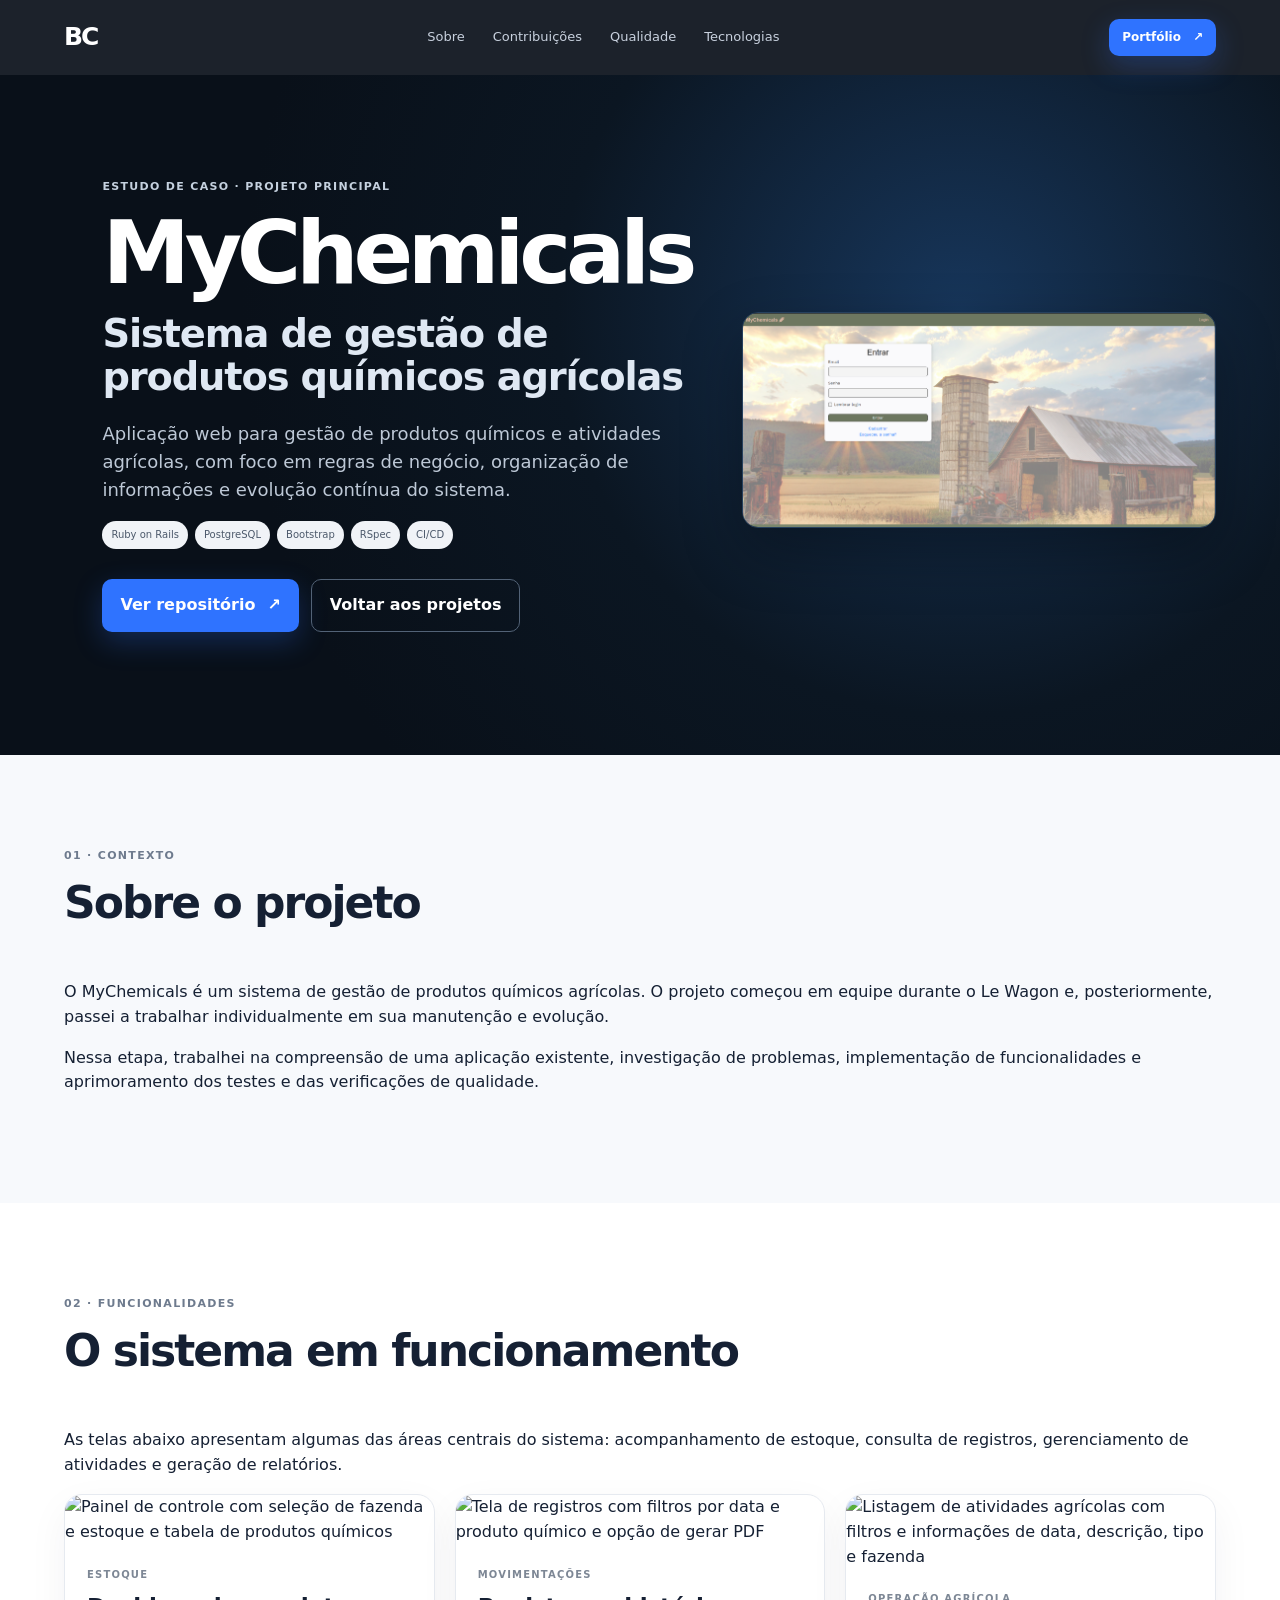
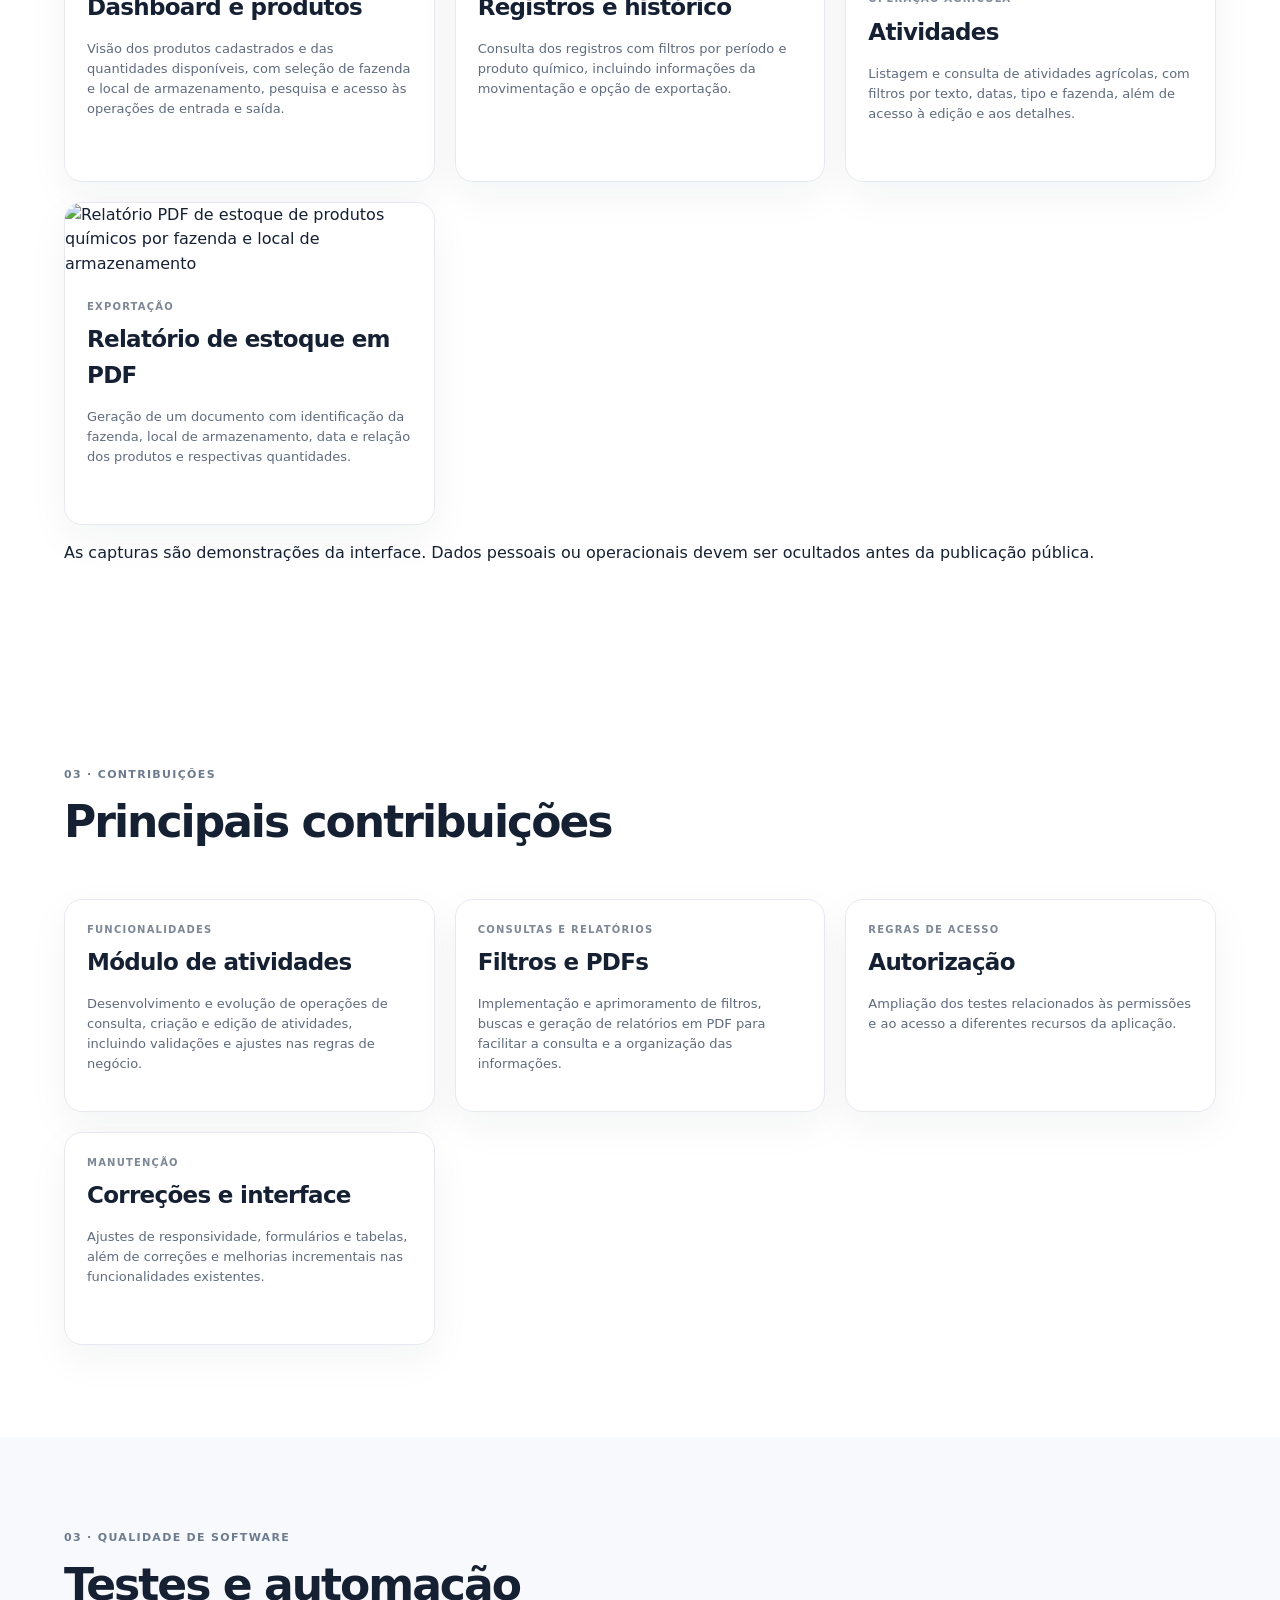
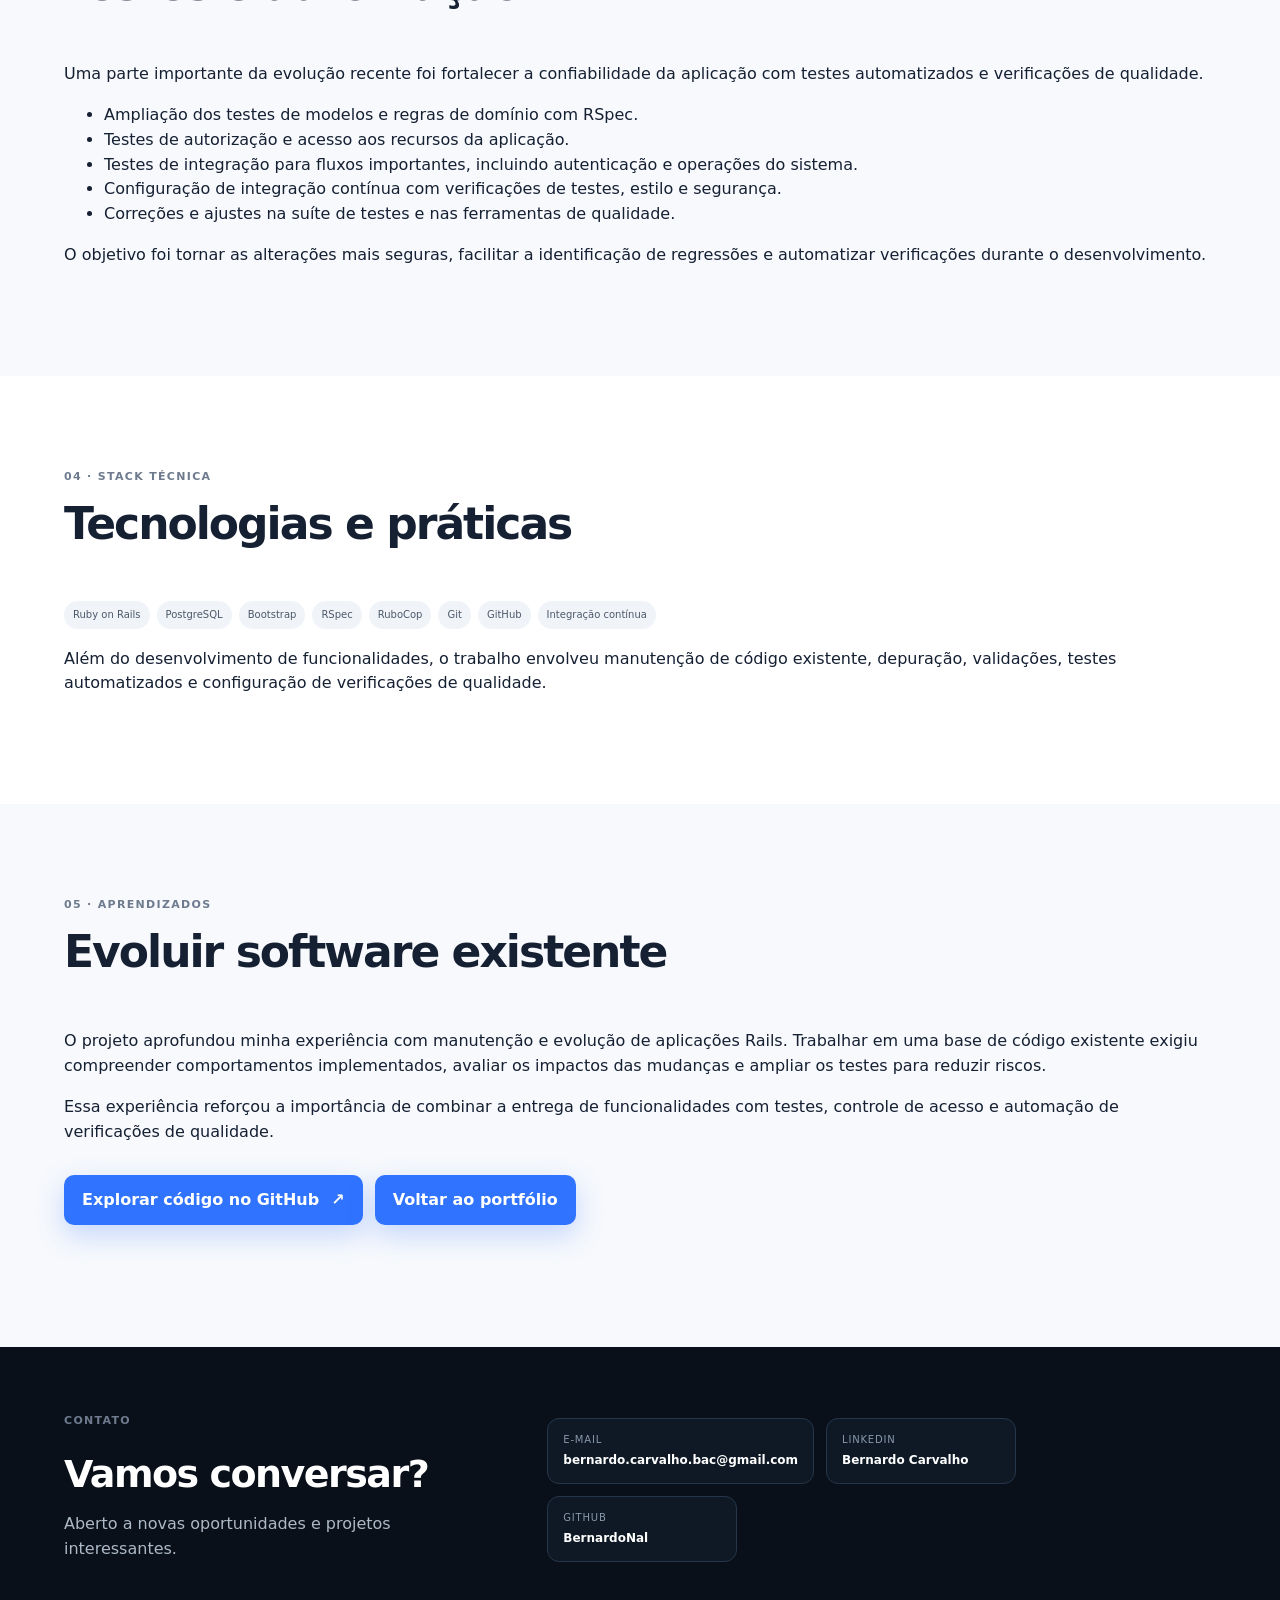
==== projetos/mychemicals.html @ 6cd62378 "Add: mychemicals screen" ====
<!doctype html>
<html lang="pt-BR">
<head>
  <meta charset="utf-8" />
  <meta name="viewport" content="width=device-width, initial-scale=1" />
  <meta name="description" content="Estudo de caso do MyChemicals, sistema de gestão de produtos químicos agrícolas." />
  <title>MyChemicals — Bernardo Carvalho</title>
  <link rel="stylesheet" href="../styles.css" />
</head>
<body>
  <header class="site-header">
    <a class="brand" href="../index.html#top" aria-label="Início">BC</a>
    <nav class="nav" aria-label="Navegação principal">
      <a href="#sobre">Sobre</a>
      <a href="#contribuicoes">Contribuições</a>
      <a href="#qualidade">Qualidade</a>
      <a href="#tecnologias">Tecnologias</a>
    </nav>
    <a class="button button-small" href="../index.html#projetos">
      Portfólio <span>↗</span>
    </a>
  </header>

  <main>
    <section class="hero section">
      <div class="hero-copy">
        <p class="eyebrow">ESTUDO DE CASO · PROJETO PRINCIPAL</p>
        <h1>MyChemicals</h1>
        <h2>Sistema de gestão de produtos químicos agrícolas</h2>
        <p class="lead">
          Aplicação web para gestão de produtos químicos e atividades
          agrícolas, com foco em regras de negócio, organização de
          informações e evolução contínua do sistema.
        </p>

        <div class="tags">
          <span>Ruby on Rails</span>
          <span>PostgreSQL</span>
          <span>Bootstrap</span>
          <span>RSpec</span>
          <span>CI/CD</span>
        </div>

        <div class="hero-actions">
          <a class="button"
             href="https://github.com/BernardoNal/my-chemicals"
             target="_blank"
             rel="noopener noreferrer">
            Ver repositório <span>↗</span>
          </a>
          <a class="button button-ghost" href="../index.html#projetos">
            Voltar aos projetos
          </a>
        </div>
      </div>

      <div class="hero-visual">
        <a
          class="project-preview"
          href="https://my-chemicals-d734b9db170a.herokuapp.com/"
          target="_blank"
          rel="noopener noreferrer"
          aria-label="Abrir MyChemicals em produção"
        >
          <img
            src="../images/mychemical-login.png"
            alt="Tela de login do MyChemicals"
          />
          <span class="preview-overlay">
            Acessar aplicação <span aria-hidden="true">↗</span>
          </span>
        </a>
      </div>
    </section>

    <section id="sobre" class="section section-light">
      <div class="section-heading">
        <div>
          <p class="eyebrow">01 · CONTEXTO</p>
          <h2>Sobre o projeto</h2>
        </div>
      </div>

      <p>
        O MyChemicals é um sistema de gestão de produtos químicos
        agrícolas. O projeto começou em equipe durante o Le Wagon
        e, posteriormente, passei a trabalhar individualmente em sua
        manutenção e evolução.
      </p>

      <p>
        Nessa etapa, trabalhei na compreensão de uma aplicação existente,
        investigação de problemas, implementação de funcionalidades e
        aprimoramento dos testes e das verificações de qualidade.
      </p>
    </section>

    <section id="funcionalidades" class="section">
      <div class="section-heading">
        <div>
          <p class="eyebrow">02 · FUNCIONALIDADES</p>
          <h2>O sistema em funcionamento</h2>
        </div>
      </div>
      <p>
        As telas abaixo apresentam algumas das áreas centrais do sistema:
        acompanhamento de estoque, consulta de registros, gerenciamento de
        atividades e geração de relatórios.
      </p>

      <div class="project-grid case-feature-grid">
        <article class="project-card case-feature-card">
          <a class="case-screenshot-link" href="../images/mychemicals-estoque.png" target="_blank" rel="noopener noreferrer" aria-label="Ampliar captura da tela de estoque">
            <img class="case-screenshot" src="../images/mychemicals-estoque.png" alt="Painel de controle com seleção de fazenda e estoque e tabela de produtos químicos" loading="lazy" />
          </a>
          <div class="project-body">
            <p class="project-kicker">ESTOQUE</p>
            <h3>Dashboard e produtos</h3>
            <p>
              Visão dos produtos cadastrados e das quantidades disponíveis,
              com seleção de fazenda e local de armazenamento, pesquisa e
              acesso às operações de entrada e saída.
            </p>
          </div>
        </article>

        <article class="project-card case-feature-card">
          <a class="case-screenshot-link" href="../images/mychemicals-registros.png" target="_blank" rel="noopener noreferrer" aria-label="Ampliar captura dos registros">
            <img class="case-screenshot" src="../images/mychemicals-registros.png" alt="Tela de registros com filtros por data e produto químico e opção de gerar PDF" loading="lazy" />
          </a>
          <div class="project-body">
            <p class="project-kicker">MOVIMENTAÇÕES</p>
            <h3>Registros e histórico</h3>
            <p>
              Consulta dos registros com filtros por período e produto químico,
              incluindo informações da movimentação e opção de exportação.
            </p>
          </div>
        </article>

        <article class="project-card case-feature-card">
          <a class="case-screenshot-link" href="../images/mychemicals-atividades.png" target="_blank" rel="noopener noreferrer" aria-label="Ampliar captura da tela de atividades">
            <img class="case-screenshot" src="../images/mychemicals-atividades.png" alt="Listagem de atividades agrícolas com filtros e informações de data, descrição, tipo e fazenda" loading="lazy" />
          </a>
          <div class="project-body">
            <p class="project-kicker">OPERAÇÃO AGRÍCOLA</p>
            <h3>Atividades</h3>
            <p>
              Listagem e consulta de atividades agrícolas, com filtros por
              texto, datas, tipo e fazenda, além de acesso à edição e aos detalhes.
            </p>
          </div>
        </article>

        <article class="project-card case-feature-card">
          <a class="case-screenshot-link" href="../images/mychemicals-relatorio-pdf.png" target="_blank" rel="noopener noreferrer" aria-label="Ampliar captura do relatório PDF">
            <img class="case-screenshot case-pdf-preview" src="../images/mychemicals-relatorio-pdf.png" alt="Relatório PDF de estoque de produtos químicos por fazenda e local de armazenamento" loading="lazy" />
          </a>
          <div class="project-body">
            <p class="project-kicker">EXPORTAÇÃO</p>
            <h3>Relatório de estoque em PDF</h3>
            <p>
              Geração de um documento com identificação da fazenda, local de
              armazenamento, data e relação dos produtos e respectivas quantidades.
            </p>
          </div>
        </article>
      </div>
      <p class="case-caption">
        As capturas são demonstrações da interface. Dados pessoais ou operacionais
        devem ser ocultados antes da publicação pública.
      </p>
    </section>

    <section id="contribuicoes" class="section">
      <div class="section-heading">
        <div>
          <p class="eyebrow">03 · CONTRIBUIÇÕES</p>
          <h2>Principais contribuições</h2>
        </div>
      </div>

      <div class="project-grid">
        <article class="project-card">
          <div class="project-body">
            <p class="project-kicker">FUNCIONALIDADES</p>
            <h3>Módulo de atividades</h3>
            <p>
              Desenvolvimento e evolução de operações de consulta,
              criação e edição de atividades, incluindo validações
              e ajustes nas regras de negócio.
            </p>
          </div>
        </article>

        <article class="project-card">
          <div class="project-body">
            <p class="project-kicker">CONSULTAS E RELATÓRIOS</p>
            <h3>Filtros e PDFs</h3>
            <p>
              Implementação e aprimoramento de filtros, buscas e
              geração de relatórios em PDF para facilitar a consulta
              e a organização das informações.
            </p>
          </div>
        </article>

        <article class="project-card">
          <div class="project-body">
            <p class="project-kicker">REGRAS DE ACESSO</p>
            <h3>Autorização</h3>
            <p>
              Ampliação dos testes relacionados às permissões e ao
              acesso a diferentes recursos da aplicação.
            </p>
          </div>
        </article>

        <article class="project-card">
          <div class="project-body">
            <p class="project-kicker">MANUTENÇÃO</p>
            <h3>Correções e interface</h3>
            <p>
              Ajustes de responsividade, formulários e tabelas,
              além de correções e melhorias incrementais nas
              funcionalidades existentes.
            </p>
          </div>
        </article>
      </div>
    </section>

    <section id="qualidade" class="section section-light">
      <div class="section-heading">
        <div>
          <p class="eyebrow">03 · QUALIDADE DE SOFTWARE</p>
          <h2>Testes e automação</h2>
        </div>
      </div>

      <p>
        Uma parte importante da evolução recente foi fortalecer a
        confiabilidade da aplicação com testes automatizados e
        verificações de qualidade.
      </p>

      <ul>
        <li>Ampliação dos testes de modelos e regras de domínio com RSpec.</li>
        <li>Testes de autorização e acesso aos recursos da aplicação.</li>
        <li>Testes de integração para fluxos importantes, incluindo autenticação e operações do sistema.</li>
        <li>Configuração de integração contínua com verificações de testes, estilo e segurança.</li>
        <li>Correções e ajustes na suíte de testes e nas ferramentas de qualidade.</li>
      </ul>

      <p>
        O objetivo foi tornar as alterações mais seguras, facilitar
        a identificação de regressões e automatizar verificações
        durante o desenvolvimento.
      </p>
    </section>

    <section id="tecnologias" class="section">
      <div class="section-heading">
        <div>
          <p class="eyebrow">04 · STACK TÉCNICA</p>
          <h2>Tecnologias e práticas</h2>
        </div>
      </div>

      <div class="tags">
        <span>Ruby on Rails</span>
        <span>PostgreSQL</span>
        <span>Bootstrap</span>
        <span>RSpec</span>
        <span>RuboCop</span>
        <span>Git</span>
        <span>GitHub</span>
        <span>Integração contínua</span>
      </div>

      <p>
        Além do desenvolvimento de funcionalidades, o trabalho envolveu
        manutenção de código existente, depuração, validações, testes
        automatizados e configuração de verificações de qualidade.
      </p>
    </section>

    <section class="section section-light">
      <div class="section-heading">
        <div>
          <p class="eyebrow">05 · APRENDIZADOS</p>
          <h2>Evoluir software existente</h2>
        </div>
      </div>

      <p>
        O projeto aprofundou minha experiência com manutenção e evolução
        de aplicações Rails. Trabalhar em uma base de código existente
        exigiu compreender comportamentos implementados, avaliar os
        impactos das mudanças e ampliar os testes para reduzir riscos.
      </p>

      <p>
        Essa experiência reforçou a importância de combinar a entrega
        de funcionalidades com testes, controle de acesso e automação
        de verificações de qualidade.
      </p>

      <div class="hero-actions">
        <a class="button"
           href="https://github.com/BernardoNal/my-chemicals"
           target="_blank"
           rel="noopener noreferrer">
          Explorar código no GitHub <span>↗</span>
        </a>
        <a class="button " href="../index.html#projetos">
          Voltar ao portfólio
        </a>
      </div>
    </section>
  </main>

  <footer id="contato" class="footer">
    <div>
      <p class="eyebrow">CONTATO</p>
      <h2>Vamos conversar?</h2>
      <p>Aberto a novas oportunidades e projetos interessantes.</p>
    </div>

    <div class="contact-links">
      <a href="mailto:bernardo.carvalho.bac@gmail.com">
        <span>E-mail</span>
        <b>bernardo.carvalho.bac@gmail.com</b>
      </a>
      <a href="https://www.linkedin.com/in/bernardo-carvalho-bac/"
         target="_blank"
         rel="noopener noreferrer">
        <span>LinkedIn</span>
        <b>Bernardo Carvalho</b>
      </a>
      <a href="https://github.com/BernardoNal"
         target="_blank"
         rel="noopener noreferrer">
        <span>GitHub</span>
        <b>BernardoNal</b>
      </a>
    </div>
  </footer>
</body>
</html>
---- styles.css ----
:root {
  --bg: #091019;
  --panel: #101b28;
  --text: #152033;
  --muted: #657083;
  --white: #fff;
  --line: #e6eaf0;
  --accent: #2f73ff;
  --accent2: #5ba4ff;
  --light: #f7f9fc;
  --radius: 18px;
}

* {
  box-sizing: border-box;
}

html {
  scroll-behavior: smooth;
}

body {
  margin: 0;
  font-family: Inter, ui-sans-serif, system-ui, -apple-system, BlinkMacSystemFont, "Segoe UI", sans-serif;
  color: var(--text);
  background: #fff;
  line-height: 1.55;
}

a {
  color: inherit;
  text-decoration: none;
}

.site-header {
  position: sticky;
  top: 0;
  z-index: 20;
  display: flex;
  align-items: center;
  justify-content: space-between;
  gap: 28px;
  padding: 18px max(5vw, 28px);
  background: rgba(9, 16, 25, .92);
  backdrop-filter: blur(16px);
  color: #fff;
}

.brand {
  font-size: 25px;
  font-weight: 900;
  letter-spacing: -.08em;
}

.nav {
  display: flex;
  gap: 28px;
  color: #c8d1de;
  font-size: 13px;
}

.nav a:hover {
  color: #fff;
}

.section {
  max-width: 1280px;
  margin: auto;
  padding: 92px max(5vw, 28px);
}

.section-light {
  max-width: none;
  background: var(--light);
}

.section-light > * {
  max-width: 1180px;
  margin-right: auto;
  margin-left: auto;
}

.section-heading {
  display: flex;
  align-items: end;
  justify-content: space-between;
  margin-bottom: 34px;
}

.section-heading h2,
.split h2 {
  margin: 0 0 20px;
  font-size: 44px;
  line-height: 1.05;
  letter-spacing: -.045em;
}

.eyebrow {
  margin: 0 0 16px;
  color: #6e7b8e;
  font-size: 11px;
  font-weight: 800;
  letter-spacing: .12em;
}

.muted {
  color: #718096;
  font-size: 13px;
}

.button {
  display: inline-flex;
  align-items: center;
  gap: 12px;
  padding: 13px 18px;
  border-radius: 10px;
  background: var(--accent);
  box-shadow: 0 10px 28px rgba(47, 115, 255, .25);
  color: #fff;
  font-weight: 750;
}

.button:hover {
  transform: translateY(-1px);
}

.button-ghost {
  border: 1px solid #526276;
  background: transparent;
  box-shadow: none;
}

.button-small {
  padding: 9px 13px;
  font-size: 12px;
}

.hero {
  display: grid;
  grid-template-columns: 1fr 1fr;
  align-items: center;
  gap: 50px;
  min-height: 680px;
  max-width: none;
  padding-top: 90px;
  padding-bottom: 80px;
  background: radial-gradient(circle at 75% 35%, #17365b 0, #0b1622 38%, #091019 68%);
  color: #fff;
}

.hero-copy {
  max-width: 650px;
  margin-left: max(0px, 3vw);
}

.hero .eyebrow {
  color: #c5d1df;
}

.hero h1 {
  margin: 0 0 18px;
  font-size: clamp(54px, 7vw, 88px);
  line-height: .96;
  letter-spacing: -.06em;
}

.hero h2 {
  margin: 0 0 22px;
  color: #dfe8f3;
  font-size: clamp(25px, 3vw, 39px);
  line-height: 1.1;
  letter-spacing: -.03em;
}

.hero h2 span {
  color: #5ca1ff;
}

.lead {
  max-width: 620px;
  color: #bdc8d6;
  font-size: 18px;
}

.hero-actions {
  display: flex;
  flex-wrap: wrap;
  gap: 12px;
  margin: 30px 0;
}

.socials {
  display: flex;
  gap: 24px;
  color: #c8d1de;
  font-size: 13px;
}

.status-dot {
  display: inline-block;
  width: 7px;
  height: 7px;
  margin-right: 8px;
  border-radius: 50%;
  background: #55d6c2;
}

.hero-visual {
  position: relative;
  display: flex;
  align-items: center;
  justify-content: center;
  min-height: 470px;
}

.profile-placeholder {
  display: grid;
  width: 330px;
  height: 430px;
  place-items: center;
  border: 1px solid #27415e;
  border-radius: 170px 170px 30px 30px;
  background: linear-gradient(145deg, #182c41, #07101a);
  box-shadow: 0 30px 80px rgba(0, 0, 0, .35);
  color: #75a8ed;
  font-size: 76px;
  font-weight: 900;
}

.tech-card {
  position: absolute;
  display: flex;
  flex-direction: column;
  gap: 3px;
  padding: 13px 15px;
  border: 1px solid #2a3a4e;
  border-radius: 12px;
  background: rgba(16, 27, 40, .92);
  box-shadow: 0 14px 40px rgba(0, 0, 0, .2);
}

.tech-card strong {
  font-size: 12px;
}

.tech-card span {
  color: #9aabba;
  font-size: 10px;
}

.card-one {
  top: 42px;
  left: 5%;
}

.card-two {
  top: 170px;
  left: 0;
}

.card-three {
  top: 65px;
  right: 0;
}

.card-four {
  top: 205px;
  right: 0;
}

.card-five {
  bottom: 45px;
  left: 8%;
}

.split {
  display: grid;
  grid-template-columns: 1fr 1fr;
  gap: 80px;
}

.split > div > p:not(.eyebrow) {
  max-width: 560px;
  color: #526071;
}

.pill-grid {
  display: grid;
  grid-template-columns: repeat(4, 1fr);
  gap: 15px;
  margin-top: 34px;
}

.pill-grid div {
  padding-top: 18px;
  border-top: 1px solid #dce2ea;
}

.pill-grid strong,
.pill-grid span {
  display: block;
  font-size: 13px;
}

.pill-grid span {
  color: #768194;
}

.timeline-card {
  padding: 34px;
  border: 1px solid var(--line);
  border-radius: var(--radius);
  background: #fff;
  box-shadow: 0 15px 45px rgba(22, 35, 55, .05);
}

.timeline {
  padding-left: 22px;
  border-left: 2px solid #dce5f2;
}

.timeline > div {
  position: relative;
  margin-bottom: 26px;
}

.timeline > div:last-child {
  margin-bottom: 0;
}

.timeline > div::before {
  position: absolute;
  top: 5px;
  left: -29px;
  width: 10px;
  height: 10px;
  border-radius: 50%;
  background: var(--accent);
  box-shadow: 0 0 0 4px #eaf1ff;
  content: "";
}

.timeline b {
  color: var(--accent);
  font-size: 13px;
}

.timeline p {
  margin: 4px 0 0;
  color: #566276;
  font-size: 13px;
}

.project-grid {
  display: grid;
  grid-template-columns: repeat(3, 1fr);
  gap: 20px;
}

.project-card {
  overflow: hidden;
  border: 1px solid var(--line);
  border-radius: var(--radius);
  background: #fff;
  box-shadow: 0 14px 40px rgba(25, 40, 60, .05);
}

.project-image {
  position: relative;
  display: flex;
  align-items: flex-end;
  height: 225px;
  padding: 22px;
  overflow: hidden;
  background-position: center;
  background-size: cover;
  color: #fff;
  font-size: 21px;
  font-weight: 850;
  letter-spacing: -.02em;
}

.project-image::before {
  position: absolute;
  inset: 0;
  background: linear-gradient(180deg, rgba(9, 16, 25, .05), rgba(9, 16, 25, .68));
  content: "";
}

.project-image span {
  position: relative;
  z-index: 1;
}

.image-mychemicals {
  background-image: url("images/mychemical-login.png");
  background-position: center 35%;
}

.image-money {
  background-image: url("images/login- MC.png");
}

.image-tcc {
  background: linear-gradient(145deg, #352148, #77489b);
}

.project-body {
  padding: 22px;
}

.project-kicker {
  margin: 0 0 8px;
  color: #7d8795;
  font-size: 10px;
  font-weight: 800;
  letter-spacing: .12em;
}

.project-body h3 {
  margin: 0 0 8px;
  font-size: 23px;
  letter-spacing: -.03em;
}

.project-body p:not(.project-kicker) {
  min-height: 82px;
  color: #5f6b7d;
  font-size: 13px;
}

.tags {
  display: flex;
  flex-wrap: wrap;
  gap: 7px;
  margin: 18px 0;
}

.tags span {
  padding: 6px 9px;
  border-radius: 99px;
  background: #f0f3f7;
  color: #4c596b;
  font-size: 10px;
}

.project-body a {
  color: var(--accent);
  font-size: 13px;
  font-weight: 800;
}

.project-preview {
  position: relative;
  display: block;
  width: 100%;
  overflow: hidden;
  border: 1px solid #27415e;
  border-radius: 16px;
  background: #101b28;
  box-shadow: 0 24px 60px rgba(0, 0, 0, 0.3);
}

.project-preview img {
  display: block;
  width: 100%;
  height: auto;
  transition: transform 0.3s ease;
}

.preview-overlay {
  position: absolute;
  inset: auto 0 0;
  display: flex;
  align-items: center;
  justify-content: space-between;
  padding: 20px;
  color: #fff;
  font-size: 14px;
  font-weight: 750;
  background: linear-gradient(
    transparent,
    rgba(9, 16, 25, 0.9)
  );
  opacity: 0;
  transition: opacity 0.3s ease;
}

.project-preview:hover img {
  transform: scale(1.025);
}

.project-preview:hover .preview-overlay,
.project-preview:focus-visible .preview-overlay {
  opacity: 1;
}

.project-preview:focus-visible {
  outline: 3px solid var(--accent2);
  outline-offset: 4px;
}

@media (hover: none) {
  .preview-overlay {
    opacity: 1;
  }
}

.experience-list {
  display: grid;
  gap: 16px;
}

.experience-card {
  display: grid;
  grid-template-columns: 48px 1fr auto;
  align-items: start;
  gap: 20px;
  padding: 24px;
  border: 1px solid var(--line);
  border-radius: var(--radius);
  background: #fff;
}

.experience-mark {
  display: grid;
  width: 48px;
  height: 48px;
  place-items: center;
  border-radius: 14px;
  background: #eaf1ff;
  color: var(--accent);
  font-weight: 900;
}

.experience-card h3 {
  margin: 0;
  font-size: 19px;
}

.experience-card .role {
  margin: 2px 0 8px;
  color: var(--accent);
  font-size: 13px;
  font-weight: 700;
}

.experience-card p {
  margin: 0;
  color: #617084;
  font-size: 13px;
}

.date {
  color: #7a8595;
  font-size: 12px;
  white-space: nowrap;
}

.tech-list {
  display: flex;
  flex-wrap: wrap;
  gap: 10px;
}

.tech-list span {
  padding: 12px 15px;
  border: 1px solid var(--line);
  border-radius: 10px;
  background: #fff;
  font-size: 13px;
}

.footer {
  display: flex;
  align-items: end;
  justify-content: space-between;
  gap: 40px;
  padding: 65px max(5vw, 28px);
  background: #091019;
  color: #fff;
}

.footer h2 {
  margin: 0 0 8px;
  font-size: 38px;
  letter-spacing: -.04em;
}

.footer p:not(.eyebrow) {
  margin: 0;
  color: #aeb9c7;
}

.contact-links {
  display: flex;
  flex-wrap: wrap;
  gap: 12px;
}

.contact-links a {
  display: flex;
  flex-direction: column;
  min-width: 190px;
  padding: 13px 15px;
  border: 1px solid #26364a;
  border-radius: 12px;
  background: #0e1925;
}

.contact-links span {
  color: #8998aa;
  font-size: 10px;
  letter-spacing: .08em;
  text-transform: uppercase;
}

.contact-links b {
  margin-top: 4px;
  font-size: 12px;
}

@media (max-width: 900px) {
  .nav {
    display: none;
  }

  .hero,
  .split {
    grid-template-columns: 1fr;
  }

  .hero {
    padding-top: 70px;
  }

  .hero-visual {
    min-height: 420px;
  }

  .project-grid {
    grid-template-columns: 1fr;
  }

  .pill-grid {
    grid-template-columns: repeat(2, 1fr);
  }

  .footer {
    flex-direction: column;
    align-items: flex-start;
  }

  .experience-card {
    grid-template-columns: 48px 1fr;
  }

  .date {
    grid-column: 2;
  }

  .section {
    padding-top: 70px;
    padding-bottom: 70px;
  }
}

@media (max-width: 560px) {
  .hero h1 {
    font-size: 55px;
  }

  .hero-visual {
    transform: scale(.85);
    transform-origin: center;
  }

  .section-heading {
    display: block;
  }

  .pill-grid {
    grid-template-columns: 1fr 1fr;
  }

  .experience-card {
    grid-template-columns: 1fr;
  }

  .experience-mark {
    width: 42px;
    height: 42px;
  }

  .date {
    grid-column: auto;
  }

  .contact-links a {
    min-width: 100%;
  }

  .site-header .button {
    display: none;
  }
}
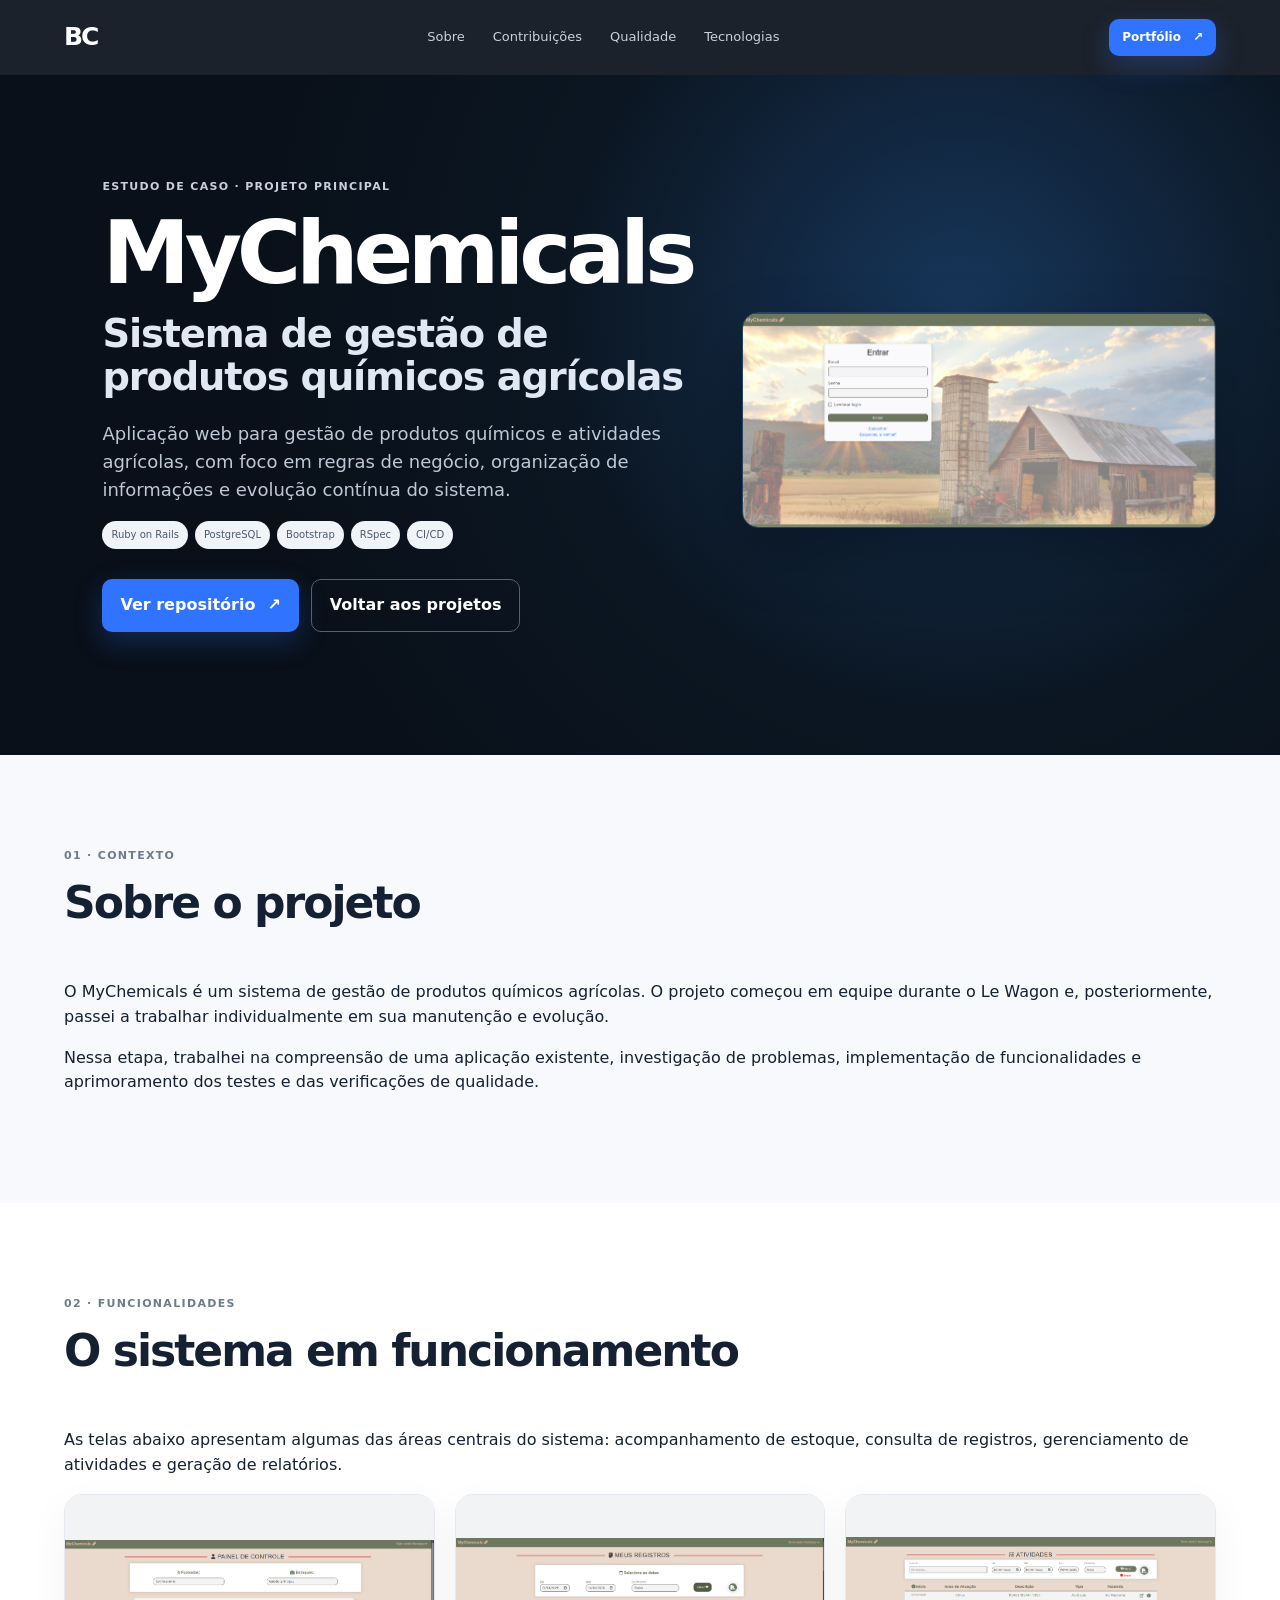
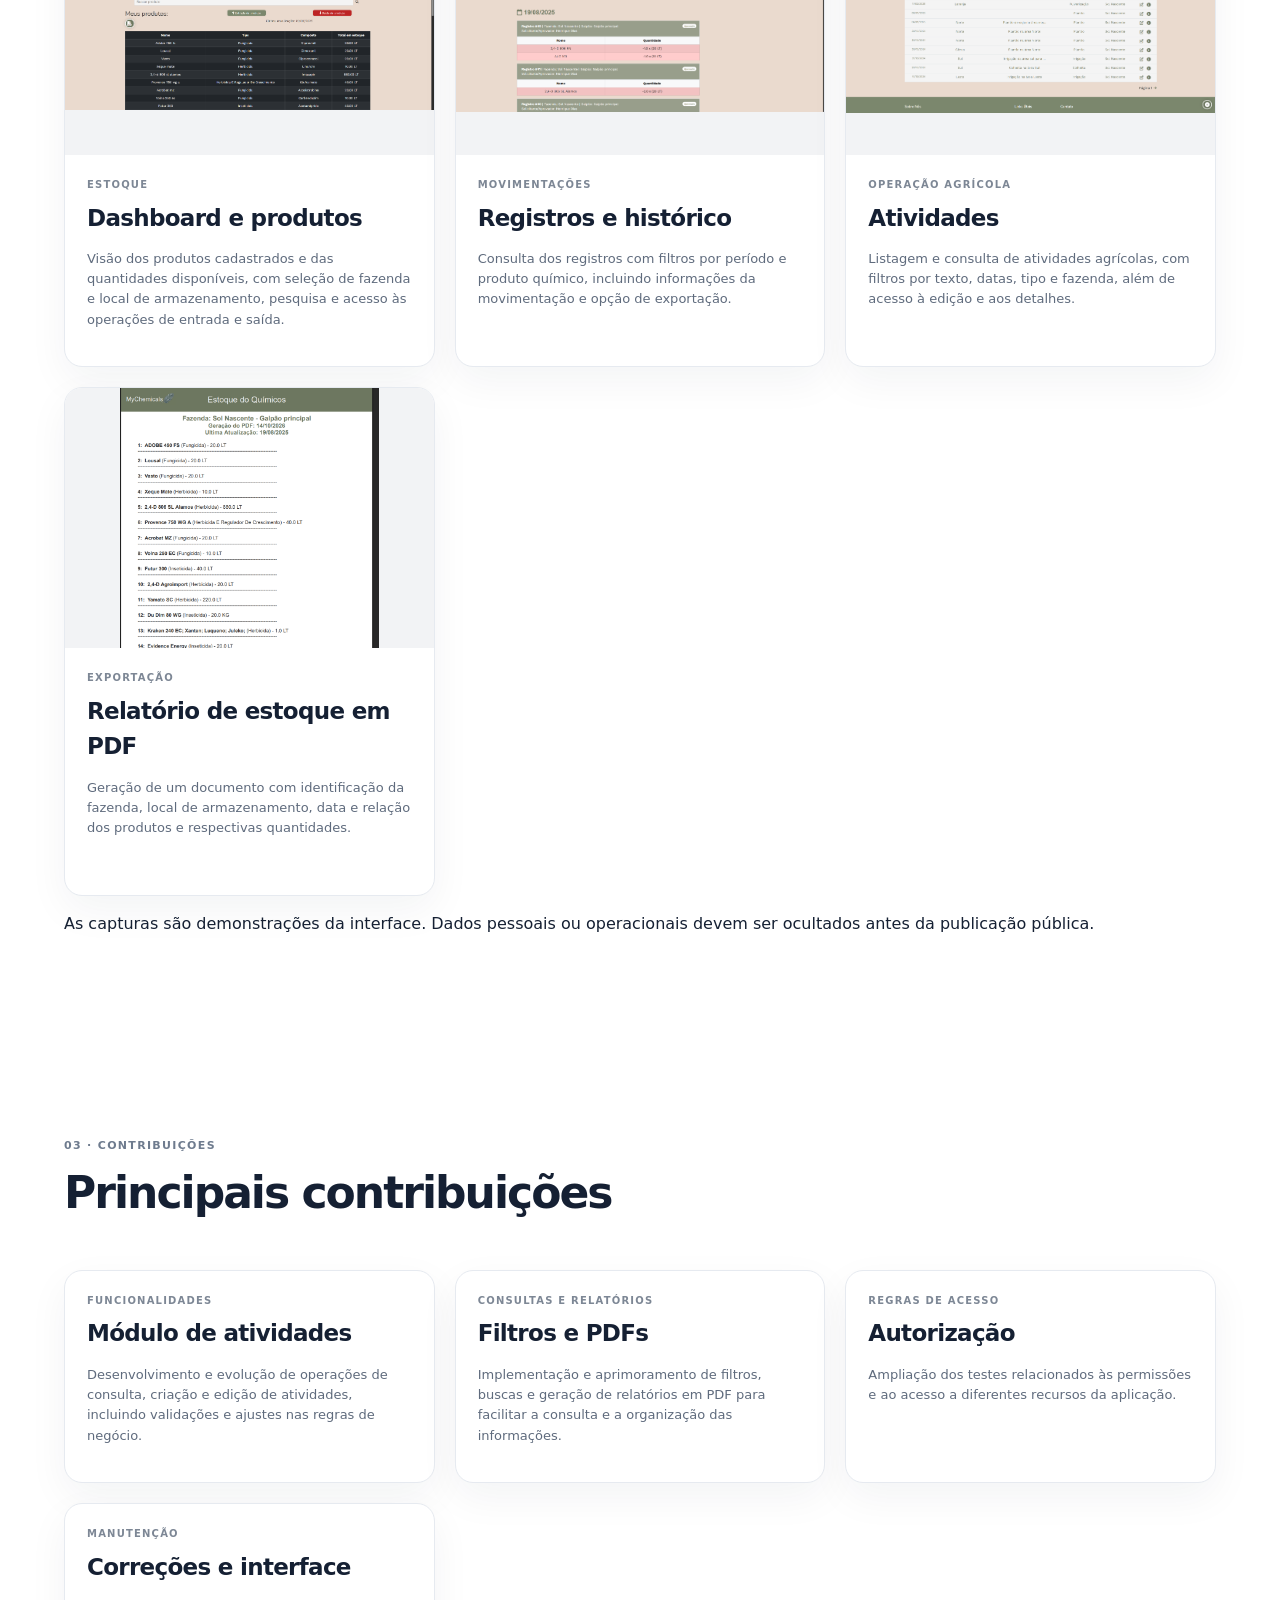
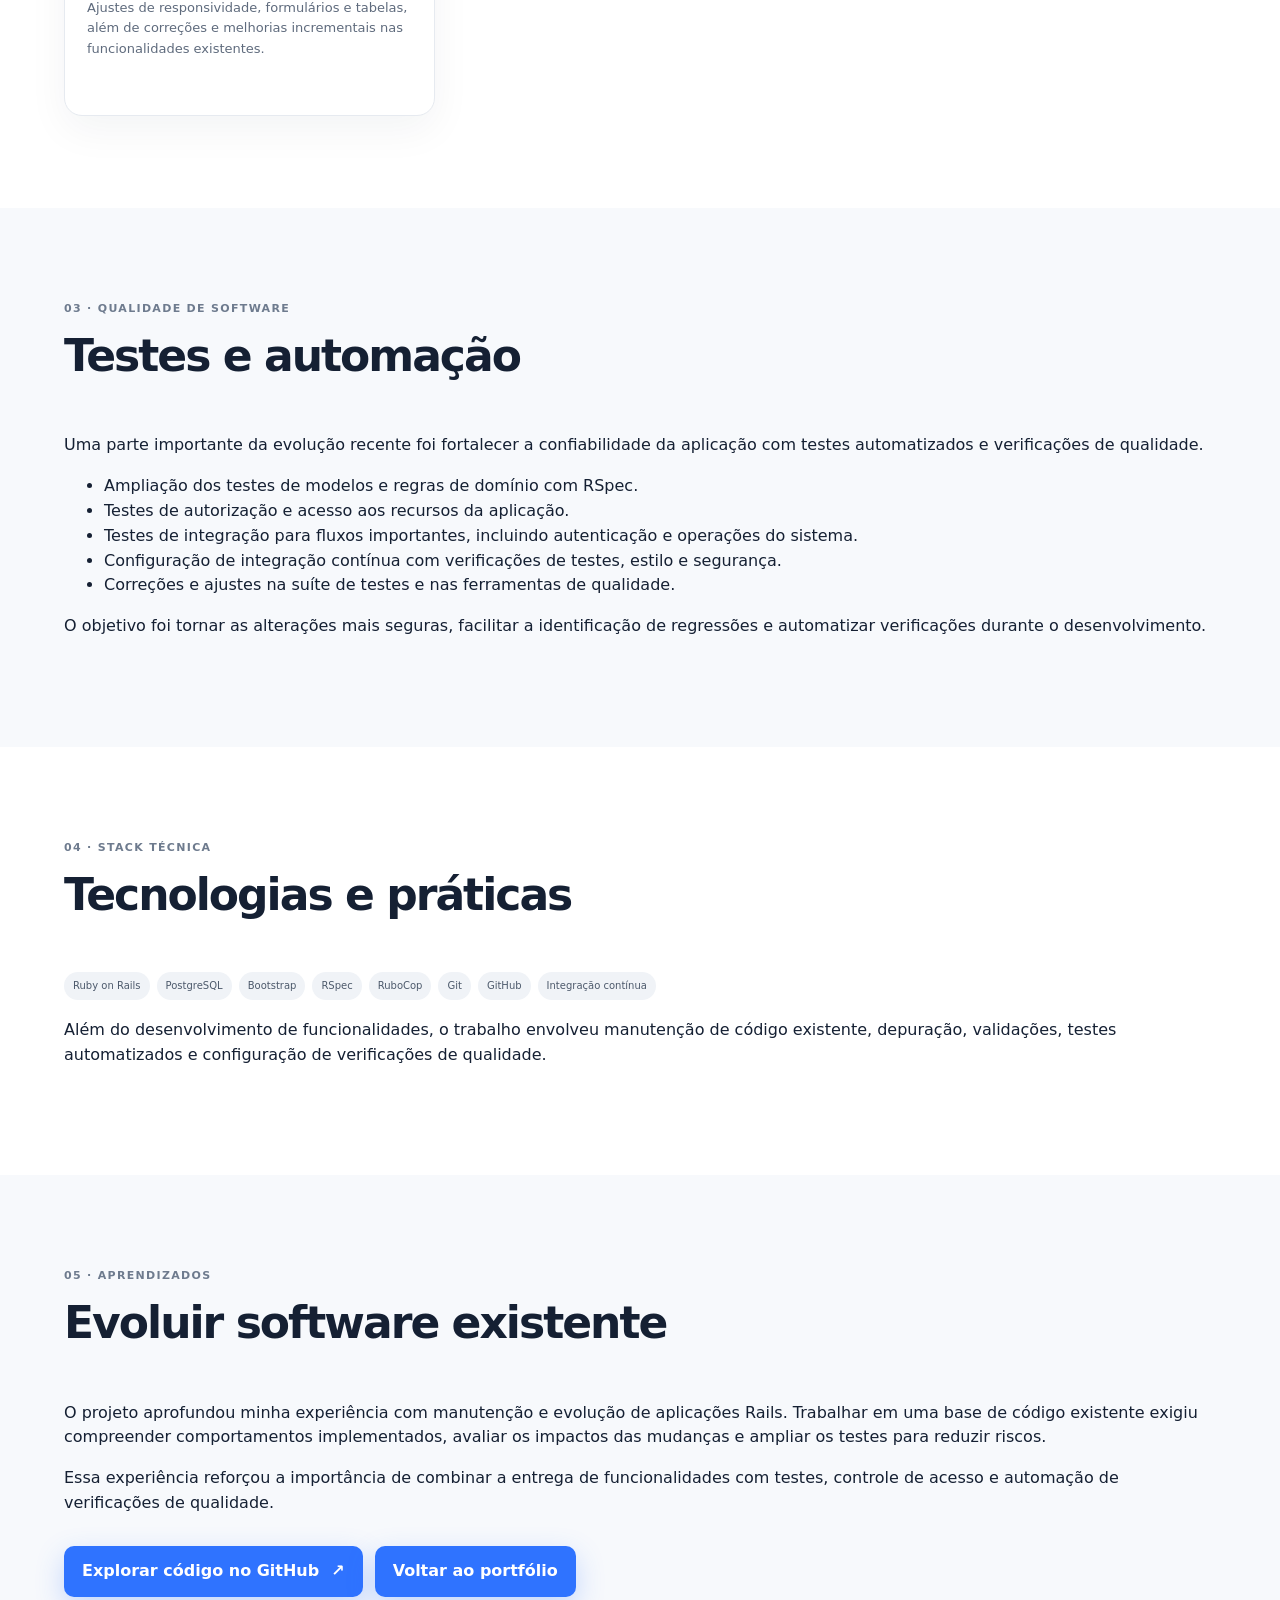
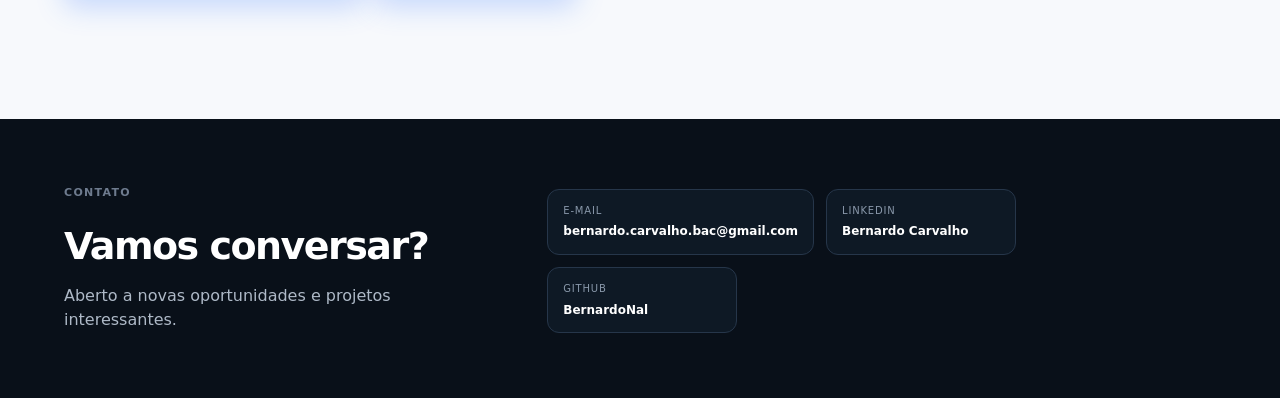
==== commit c78c2183: "add: new screens project" ====
--- a/projetos/mychemicals.html
+++ b/projetos/mychemicals.html
@@ -8,6 +8,26 @@
   <title>MyChemicals — Bernardo Carvalho</title>
   <link rel="stylesheet" href="../styles.css" />
 </head>
+<div
+  class="lightbox"
+  id="image-lightbox"
+  role="dialog"
+  aria-modal="true"
+  aria-label="Visualização ampliada da imagem"
+  hidden
+>
+  <button
+    class="lightbox-close"
+    type="button"
+    aria-label="Fechar imagem"
+  >
+    &times;
+  </button>
+
+  <img class="lightbox-image" src="" alt="" />
+</div>
+
+<script src="../script.js"></script>
 <body>
   <header class="site-header">
     <a class="brand" href="../index.html#top" aria-label="Início">BC</a>
@@ -111,8 +131,9 @@
 
       <div class="project-grid case-feature-grid">
         <article class="project-card case-feature-card">
-          <a class="case-screenshot-link" href="../images/mychemicals-estoque.png" target="_blank" rel="noopener noreferrer" aria-label="Ampliar captura da tela de estoque">
-            <img class="case-screenshot" src="../images/mychemicals-estoque.png" alt="Painel de controle com seleção de fazenda e estoque e tabela de produtos químicos" loading="lazy" />
+          <a class="case-screenshot-link" href="../images/mychemical - home.png" data-lightbox
+  aria-label="Ampliar captura da tela de estoque">
+            <img class="case-screenshot" src="../images/mychemical - home.png" alt="Painel de controle com seleção de fazenda e estoque e tabela de produtos químicos" loading="lazy" />
           </a>
           <div class="project-body">
             <p class="project-kicker">ESTOQUE</p>
@@ -126,8 +147,9 @@
         </article>
 
         <article class="project-card case-feature-card">
-          <a class="case-screenshot-link" href="../images/mychemicals-registros.png" target="_blank" rel="noopener noreferrer" aria-label="Ampliar captura dos registros">
-            <img class="case-screenshot" src="../images/mychemicals-registros.png" alt="Tela de registros com filtros por data e produto químico e opção de gerar PDF" loading="lazy" />
+          <a class="case-screenshot-link" href="../images/mychemical - registros.png" data-lightbox
+  aria-label="Ampliar captura dos registros">
+            <img class="case-screenshot" src="../images/mychemical - registros.png" alt="Tela de registros com filtros por data e produto químico e opção de gerar PDF" loading="lazy" />
           </a>
           <div class="project-body">
             <p class="project-kicker">MOVIMENTAÇÕES</p>
@@ -140,8 +162,9 @@
         </article>
 
         <article class="project-card case-feature-card">
-          <a class="case-screenshot-link" href="../images/mychemicals-atividades.png" target="_blank" rel="noopener noreferrer" aria-label="Ampliar captura da tela de atividades">
-            <img class="case-screenshot" src="../images/mychemicals-atividades.png" alt="Listagem de atividades agrícolas com filtros e informações de data, descrição, tipo e fazenda" loading="lazy" />
+          <a class="case-screenshot-link" href="../images/mychemical - atividades.png" data-lightbox
+  aria-label="Ampliar captura da tela de atividades">
+            <img class="case-screenshot" src="../images/mychemical - atividades.png" alt="Listagem de atividades agrícolas com filtros e informações de data, descrição, tipo e fazenda" loading="lazy" />
           </a>
           <div class="project-body">
             <p class="project-kicker">OPERAÇÃO AGRÍCOLA</p>
@@ -154,8 +177,9 @@
         </article>
 
         <article class="project-card case-feature-card">
-          <a class="case-screenshot-link" href="../images/mychemicals-relatorio-pdf.png" target="_blank" rel="noopener noreferrer" aria-label="Ampliar captura do relatório PDF">
-            <img class="case-screenshot case-pdf-preview" src="../images/mychemicals-relatorio-pdf.png" alt="Relatório PDF de estoque de produtos químicos por fazenda e local de armazenamento" loading="lazy" />
+          <a class="case-screenshot-link" href="../images/mychemical - pdf.png" data-lightbox
+  aria-label="Ampliar captura do relatório PDF">
+            <img class="case-screenshot case-pdf-preview" src="../images/mychemical - pdf.png" alt="Relatório PDF de estoque de produtos químicos por fazenda e local de armazenamento" loading="lazy" />
           </a>
           <div class="project-body">
             <p class="project-kicker">EXPORTAÇÃO</p>
--- a/styles.css
+++ b/styles.css
@@ -620,6 +620,57 @@
   font-size: 12px;
 }
 
+.case-screenshot-link {
+  display: block;
+  width: 100%;
+  height: 260px;
+  overflow: hidden;
+  background: #f2f3f5;
+}
+
+.case-screenshot {
+  display: block;
+  width: 100%;
+  height: 100%;
+  object-fit: contain;
+  object-position: center;
+}
+
+.lightbox[hidden] {
+  display: none;
+}
+
+.lightbox {
+  position: fixed;
+  inset: 0;
+  z-index: 9999;
+  display: flex;
+  align-items: center;
+  justify-content: center;
+  padding: 40px;
+  background: rgba(5, 12, 24, 0.92);
+}
+
+.lightbox-image {
+  display: block;
+  max-width: 100%;
+  max-height: 88vh;
+  object-fit: contain;
+  border-radius: 8px;
+  box-shadow: 0 20px 60px rgba(0, 0, 0, 0.4);
+}
+
+.lightbox-close {
+  position: absolute;
+  top: 18px;
+  right: 24px;
+  border: 0;
+  background: transparent;
+  color: white;
+  font-size: 38px;
+  cursor: pointer;
+}
+
 @media (max-width: 900px) {
   .nav {
     display: none;
@@ -663,6 +714,10 @@
     padding-top: 70px;
     padding-bottom: 70px;
   }
+
+  .case-screenshot-link {
+    height: 230px;
+  }
 }
 
 @media (max-width: 560px) {
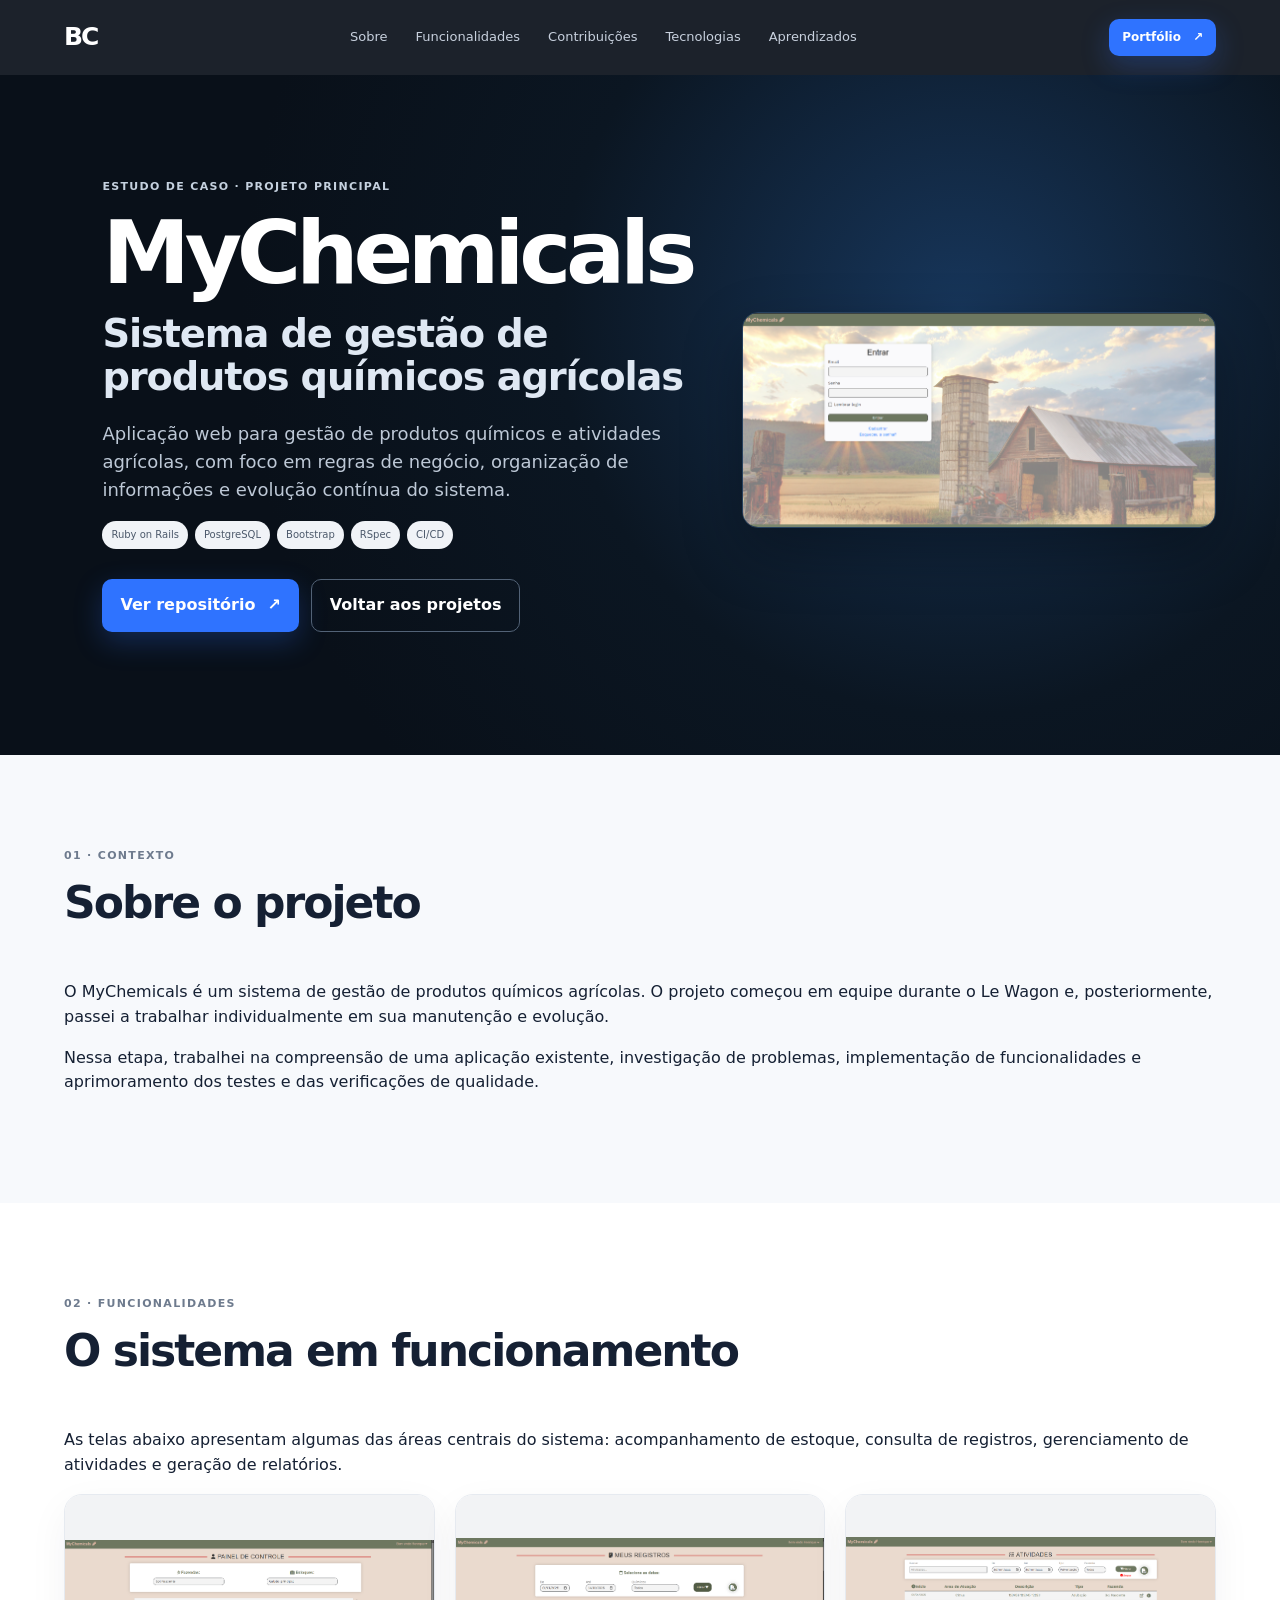
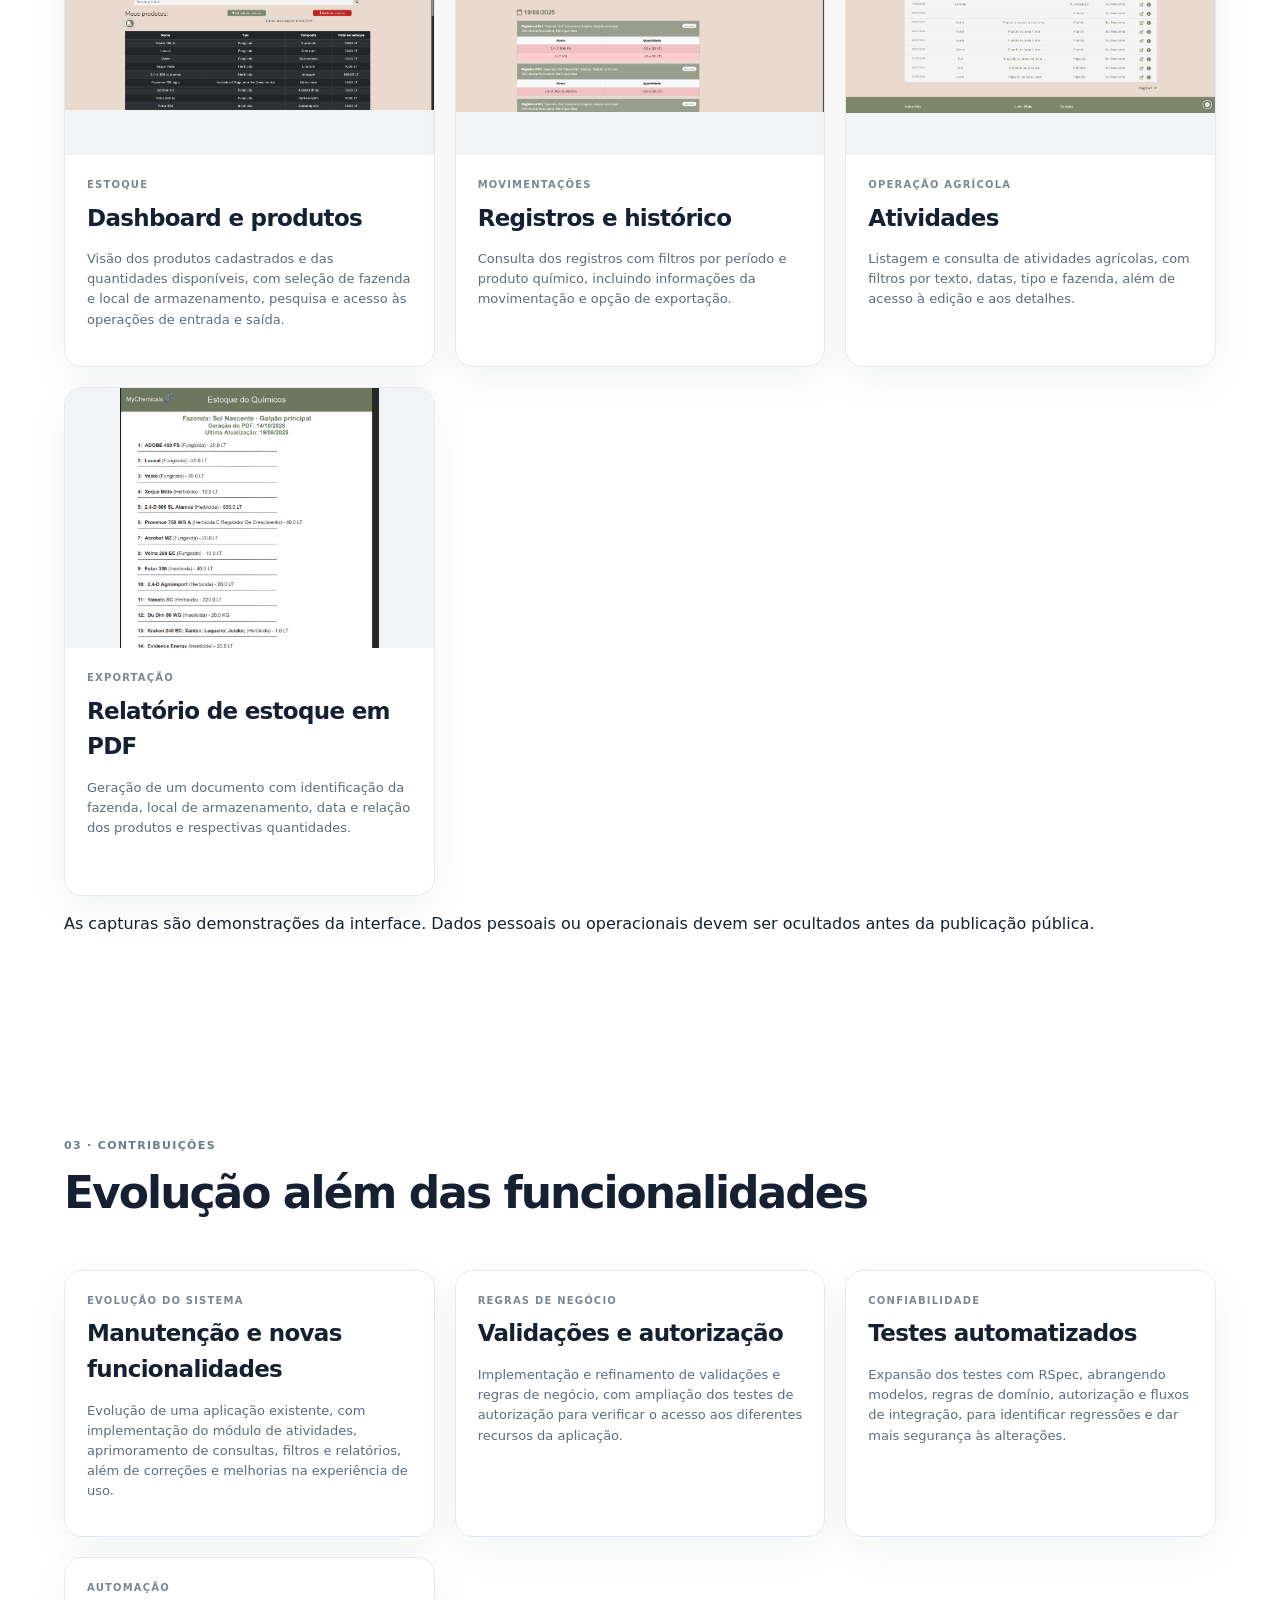
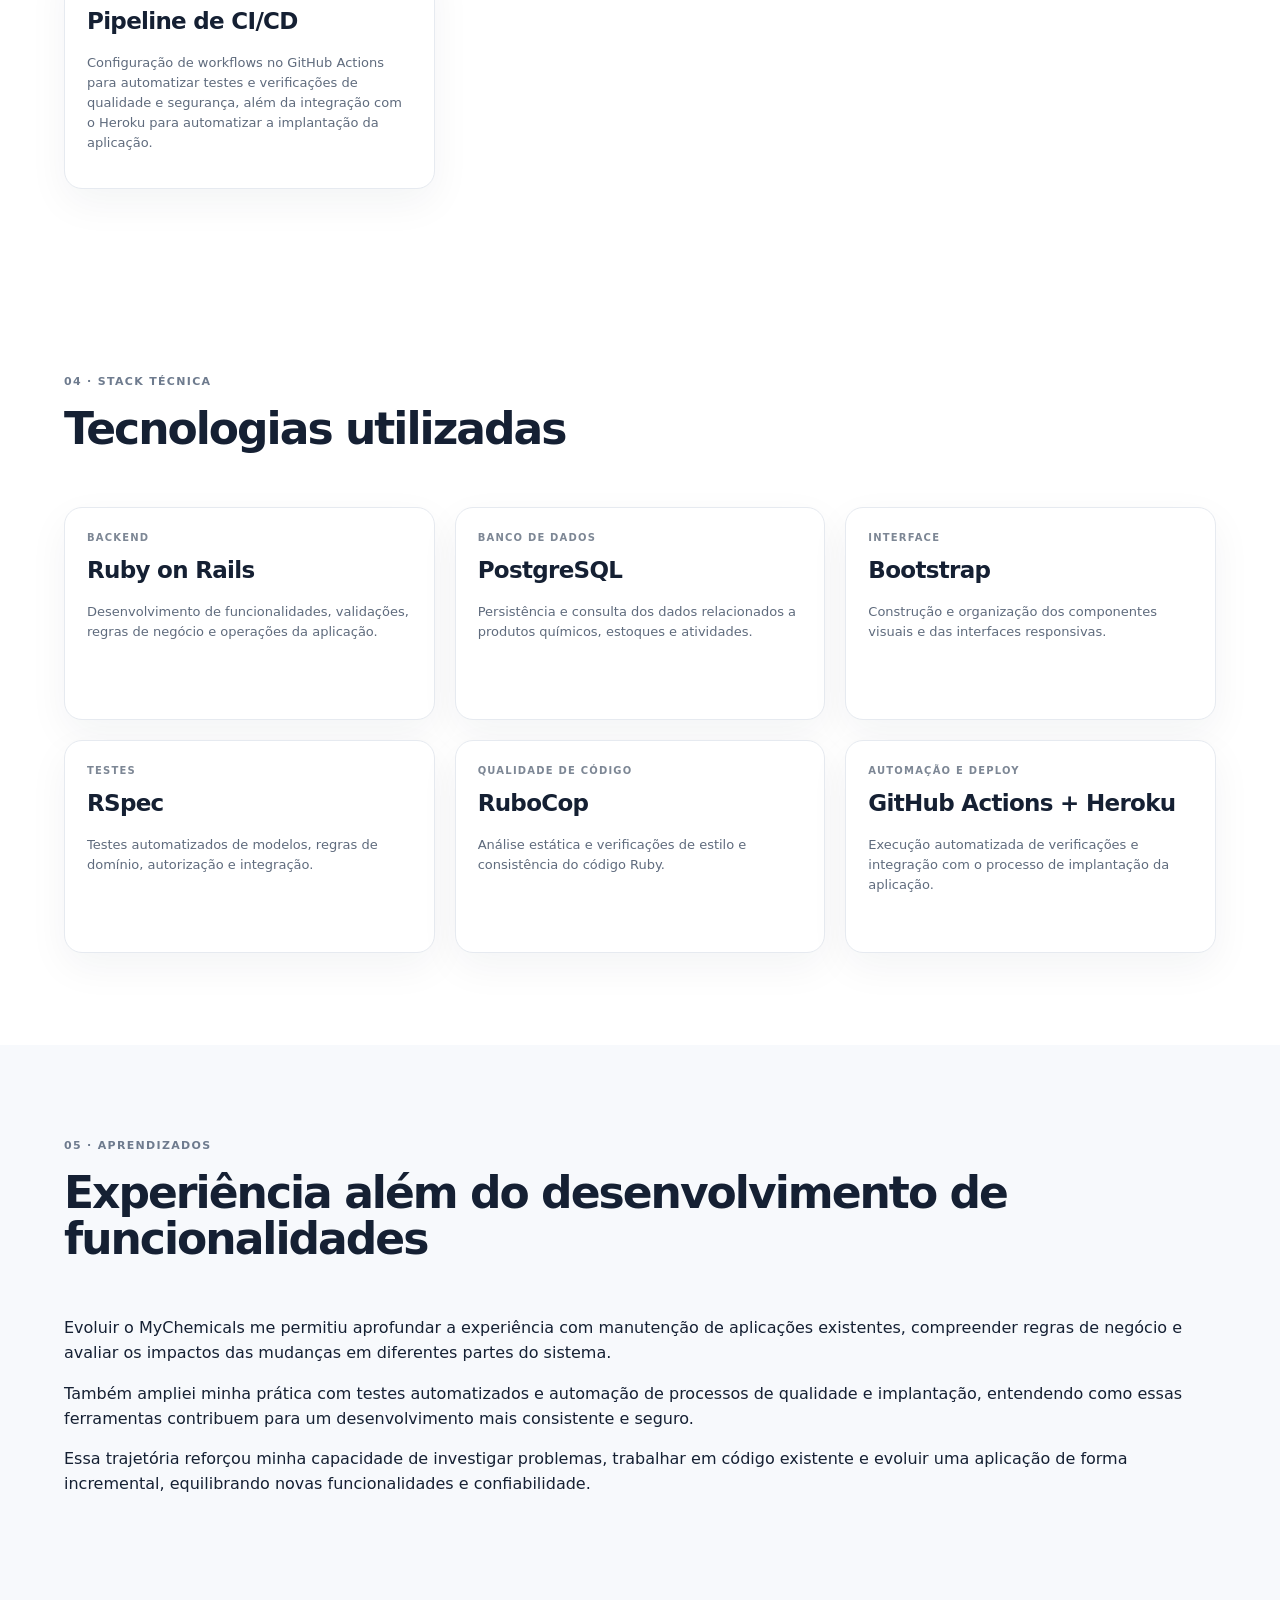
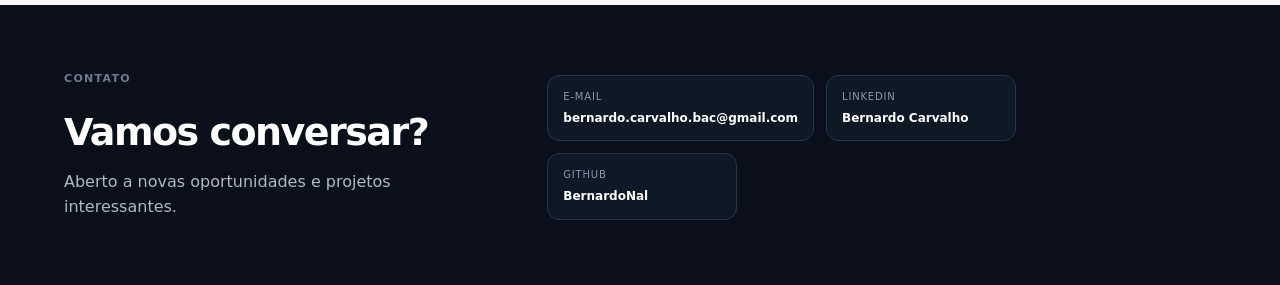
==== commit 95aa3907: "finish section mychemicals" ====
--- a/projetos/mychemicals.html
+++ b/projetos/mychemicals.html
@@ -33,9 +33,10 @@
     <a class="brand" href="../index.html#top" aria-label="Início">BC</a>
     <nav class="nav" aria-label="Navegação principal">
       <a href="#sobre">Sobre</a>
+      <a href="#funcionalidades">Funcionalidades</a>
       <a href="#contribuicoes">Contribuições</a>
-      <a href="#qualidade">Qualidade</a>
       <a href="#tecnologias">Tecnologias</a>
+      <a href="#aprendizados">Aprendizados</a>
     </nav>
     <a class="button button-small" href="../index.html#projetos">
       Portfólio <span>↗</span>
@@ -197,152 +198,177 @@
       </p>
     </section>
 
+
     <section id="contribuicoes" class="section">
       <div class="section-heading">
         <div>
           <p class="eyebrow">03 · CONTRIBUIÇÕES</p>
-          <h2>Principais contribuições</h2>
+          <h2>Evolução além das funcionalidades</h2>
         </div>
       </div>
 
       <div class="project-grid">
         <article class="project-card">
           <div class="project-body">
-            <p class="project-kicker">FUNCIONALIDADES</p>
-            <h3>Módulo de atividades</h3>
-            <p>
-              Desenvolvimento e evolução de operações de consulta,
-              criação e edição de atividades, incluindo validações
-              e ajustes nas regras de negócio.
-            </p>
-          </div>
-        </article>
-
-        <article class="project-card">
-          <div class="project-body">
-            <p class="project-kicker">CONSULTAS E RELATÓRIOS</p>
-            <h3>Filtros e PDFs</h3>
-            <p>
-              Implementação e aprimoramento de filtros, buscas e
-              geração de relatórios em PDF para facilitar a consulta
-              e a organização das informações.
-            </p>
-          </div>
-        </article>
-
-        <article class="project-card">
-          <div class="project-body">
-            <p class="project-kicker">REGRAS DE ACESSO</p>
-            <h3>Autorização</h3>
-            <p>
-              Ampliação dos testes relacionados às permissões e ao
-              acesso a diferentes recursos da aplicação.
-            </p>
-          </div>
-        </article>
-
-        <article class="project-card">
-          <div class="project-body">
-            <p class="project-kicker">MANUTENÇÃO</p>
-            <h3>Correções e interface</h3>
-            <p>
-              Ajustes de responsividade, formulários e tabelas,
-              além de correções e melhorias incrementais nas
-              funcionalidades existentes.
-            </p>
-          </div>
-        </article>
-      </div>
-    </section>
-
-    <section id="qualidade" class="section section-light">
-      <div class="section-heading">
-        <div>
-          <p class="eyebrow">03 · QUALIDADE DE SOFTWARE</p>
-          <h2>Testes e automação</h2>
-        </div>
-      </div>
-
-      <p>
-        Uma parte importante da evolução recente foi fortalecer a
-        confiabilidade da aplicação com testes automatizados e
-        verificações de qualidade.
-      </p>
-
-      <ul>
-        <li>Ampliação dos testes de modelos e regras de domínio com RSpec.</li>
-        <li>Testes de autorização e acesso aos recursos da aplicação.</li>
-        <li>Testes de integração para fluxos importantes, incluindo autenticação e operações do sistema.</li>
-        <li>Configuração de integração contínua com verificações de testes, estilo e segurança.</li>
-        <li>Correções e ajustes na suíte de testes e nas ferramentas de qualidade.</li>
-      </ul>
-
-      <p>
-        O objetivo foi tornar as alterações mais seguras, facilitar
-        a identificação de regressões e automatizar verificações
-        durante o desenvolvimento.
-      </p>
-    </section>
+            <p class="project-kicker">EVOLUÇÃO DO SISTEMA</p>
+            <h3>Manutenção e novas funcionalidades</h3>
+            <p>
+              Evolução de uma aplicação existente, com implementação
+              do módulo de atividades, aprimoramento de consultas,
+              filtros e relatórios, além de correções e melhorias
+              na experiência de uso.
+            </p>
+          </div>
+        </article>
+
+        <article class="project-card">
+          <div class="project-body">
+            <p class="project-kicker">REGRAS DE NEGÓCIO</p>
+            <h3>Validações e autorização</h3>
+            <p>
+              Implementação e refinamento de validações e regras de
+              negócio, com ampliação dos testes de autorização para
+              verificar o acesso aos diferentes recursos da aplicação.
+            </p>
+          </div>
+        </article>
+
+        <article class="project-card">
+          <div class="project-body">
+            <p class="project-kicker">CONFIABILIDADE</p>
+            <h3>Testes automatizados</h3>
+            <p>
+              Expansão dos testes com RSpec, abrangendo modelos,
+              regras de domínio, autorização e fluxos de integração,
+              para identificar regressões e dar mais segurança
+              às alterações.
+            </p>
+          </div>
+        </article>
+
+        <article class="project-card">
+          <div class="project-body">
+            <p class="project-kicker">AUTOMAÇÃO</p>
+            <h3>Pipeline de CI/CD</h3>
+            <p>
+              Configuração de workflows no GitHub Actions para
+              automatizar testes e verificações de qualidade e
+              segurança, além da integração com o Heroku para
+              automatizar a implantação da aplicação.
+            </p>
+          </div>
+        </article>
+      </div>
+    </section>
+
 
     <section id="tecnologias" class="section">
       <div class="section-heading">
         <div>
           <p class="eyebrow">04 · STACK TÉCNICA</p>
-          <h2>Tecnologias e práticas</h2>
-        </div>
-      </div>
-
-      <div class="tags">
-        <span>Ruby on Rails</span>
-        <span>PostgreSQL</span>
-        <span>Bootstrap</span>
-        <span>RSpec</span>
-        <span>RuboCop</span>
-        <span>Git</span>
-        <span>GitHub</span>
-        <span>Integração contínua</span>
-      </div>
-
-      <p>
-        Além do desenvolvimento de funcionalidades, o trabalho envolveu
-        manutenção de código existente, depuração, validações, testes
-        automatizados e configuração de verificações de qualidade.
-      </p>
-    </section>
-
-    <section class="section section-light">
+          <h2>Tecnologias utilizadas</h2>
+        </div>
+      </div>
+
+      <div class="project-grid">
+        <article class="project-card">
+          <div class="project-body">
+            <p class="project-kicker">BACKEND</p>
+            <h3>Ruby on Rails</h3>
+            <p>
+              Desenvolvimento de funcionalidades, validações,
+              regras de negócio e operações da aplicação.
+            </p>
+          </div>
+        </article>
+
+        <article class="project-card">
+          <div class="project-body">
+            <p class="project-kicker">BANCO DE DADOS</p>
+            <h3>PostgreSQL</h3>
+            <p>
+              Persistência e consulta dos dados relacionados
+              a produtos químicos, estoques e atividades.
+            </p>
+          </div>
+        </article>
+
+        <article class="project-card">
+          <div class="project-body">
+            <p class="project-kicker">INTERFACE</p>
+            <h3>Bootstrap</h3>
+            <p>
+              Construção e organização dos componentes visuais
+              e das interfaces responsivas.
+            </p>
+          </div>
+        </article>
+
+        <article class="project-card">
+          <div class="project-body">
+            <p class="project-kicker">TESTES</p>
+            <h3>RSpec</h3>
+            <p>
+              Testes automatizados de modelos, regras de domínio,
+              autorização e integração.
+            </p>
+          </div>
+        </article>
+
+        <article class="project-card">
+          <div class="project-body">
+            <p class="project-kicker">QUALIDADE DE CÓDIGO</p>
+            <h3>RuboCop</h3>
+            <p>
+              Análise estática e verificações de estilo
+              e consistência do código Ruby.
+            </p>
+          </div>
+        </article>
+
+        <article class="project-card">
+          <div class="project-body">
+            <p class="project-kicker">AUTOMAÇÃO E DEPLOY</p>
+            <h3>GitHub Actions + Heroku</h3>
+            <p>
+              Execução automatizada de verificações e integração
+              com o processo de implantação da aplicação.
+            </p>
+          </div>
+        </article>
+      </div>
+    </section>
+
+
+
+    <section id="aprendizados" class="section section-light">
       <div class="section-heading">
         <div>
           <p class="eyebrow">05 · APRENDIZADOS</p>
-          <h2>Evoluir software existente</h2>
-        </div>
-      </div>
-
-      <p>
-        O projeto aprofundou minha experiência com manutenção e evolução
-        de aplicações Rails. Trabalhar em uma base de código existente
-        exigiu compreender comportamentos implementados, avaliar os
-        impactos das mudanças e ampliar os testes para reduzir riscos.
-      </p>
-
-      <p>
-        Essa experiência reforçou a importância de combinar a entrega
-        de funcionalidades com testes, controle de acesso e automação
-        de verificações de qualidade.
-      </p>
-
-      <div class="hero-actions">
-        <a class="button"
-           href="https://github.com/BernardoNal/my-chemicals"
-           target="_blank"
-           rel="noopener noreferrer">
-          Explorar código no GitHub <span>↗</span>
-        </a>
-        <a class="button " href="../index.html#projetos">
-          Voltar ao portfólio
-        </a>
-      </div>
-    </section>
+          <h2>Experiência além do desenvolvimento de funcionalidades</h2>
+        </div>
+      </div>
+
+      <p>
+        Evoluir o MyChemicals me permitiu aprofundar a experiência com
+        manutenção de aplicações existentes, compreender regras de negócio
+        e avaliar os impactos das mudanças em diferentes partes do sistema.
+      </p>
+
+      <p>
+        Também ampliei minha prática com testes automatizados e automação
+        de processos de qualidade e implantação, entendendo como essas
+        ferramentas contribuem para um desenvolvimento mais consistente
+        e seguro.
+      </p>
+
+      <p>
+        Essa trajetória reforçou minha capacidade de investigar problemas,
+        trabalhar em código existente e evoluir uma aplicação de forma
+        incremental, equilibrando novas funcionalidades e confiabilidade.
+      </p>
+    </section>
+
   </main>
 
   <footer id="contato" class="footer">
--- a/styles.css
+++ b/styles.css
@@ -711,8 +711,8 @@
   }
 
   .section {
-    padding-top: 70px;
-    padding-bottom: 70px;
+    padding-top: 30px;
+    padding-bottom: 30px;
   }
 
   .case-screenshot-link {
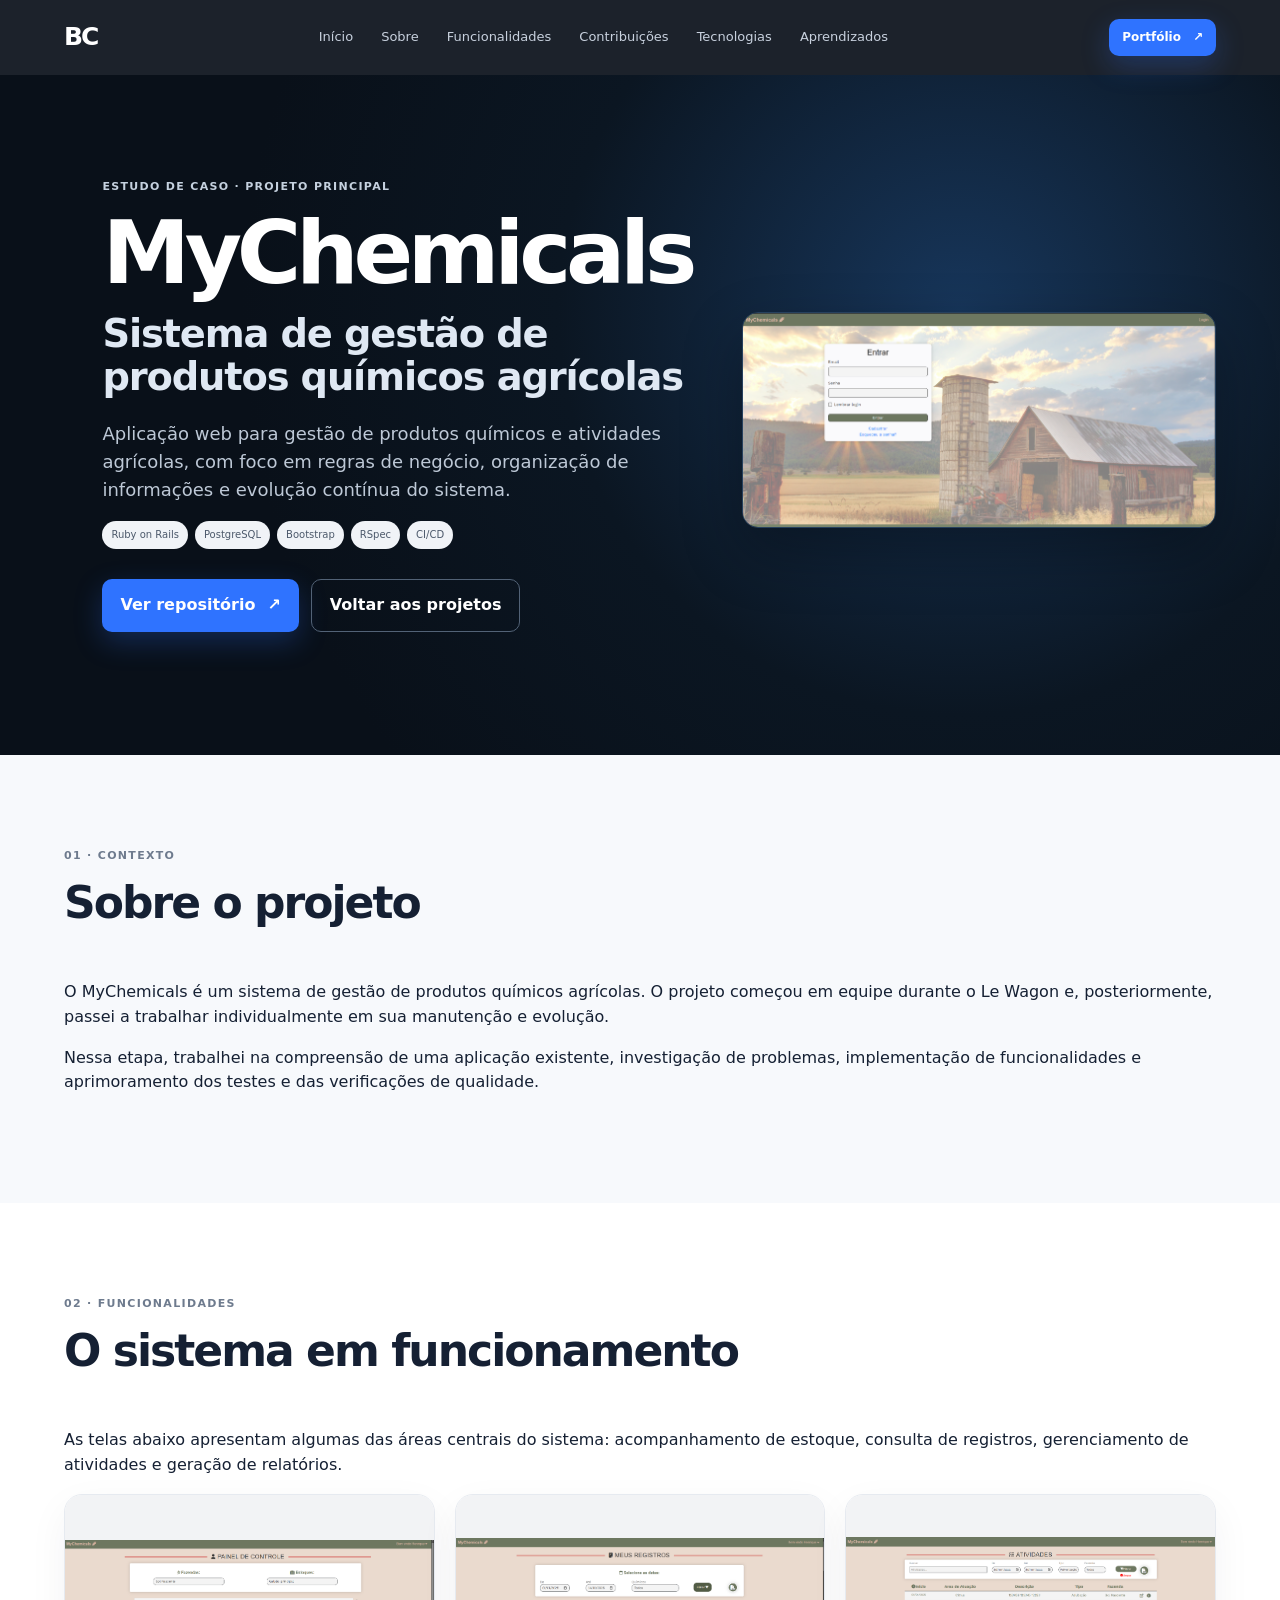
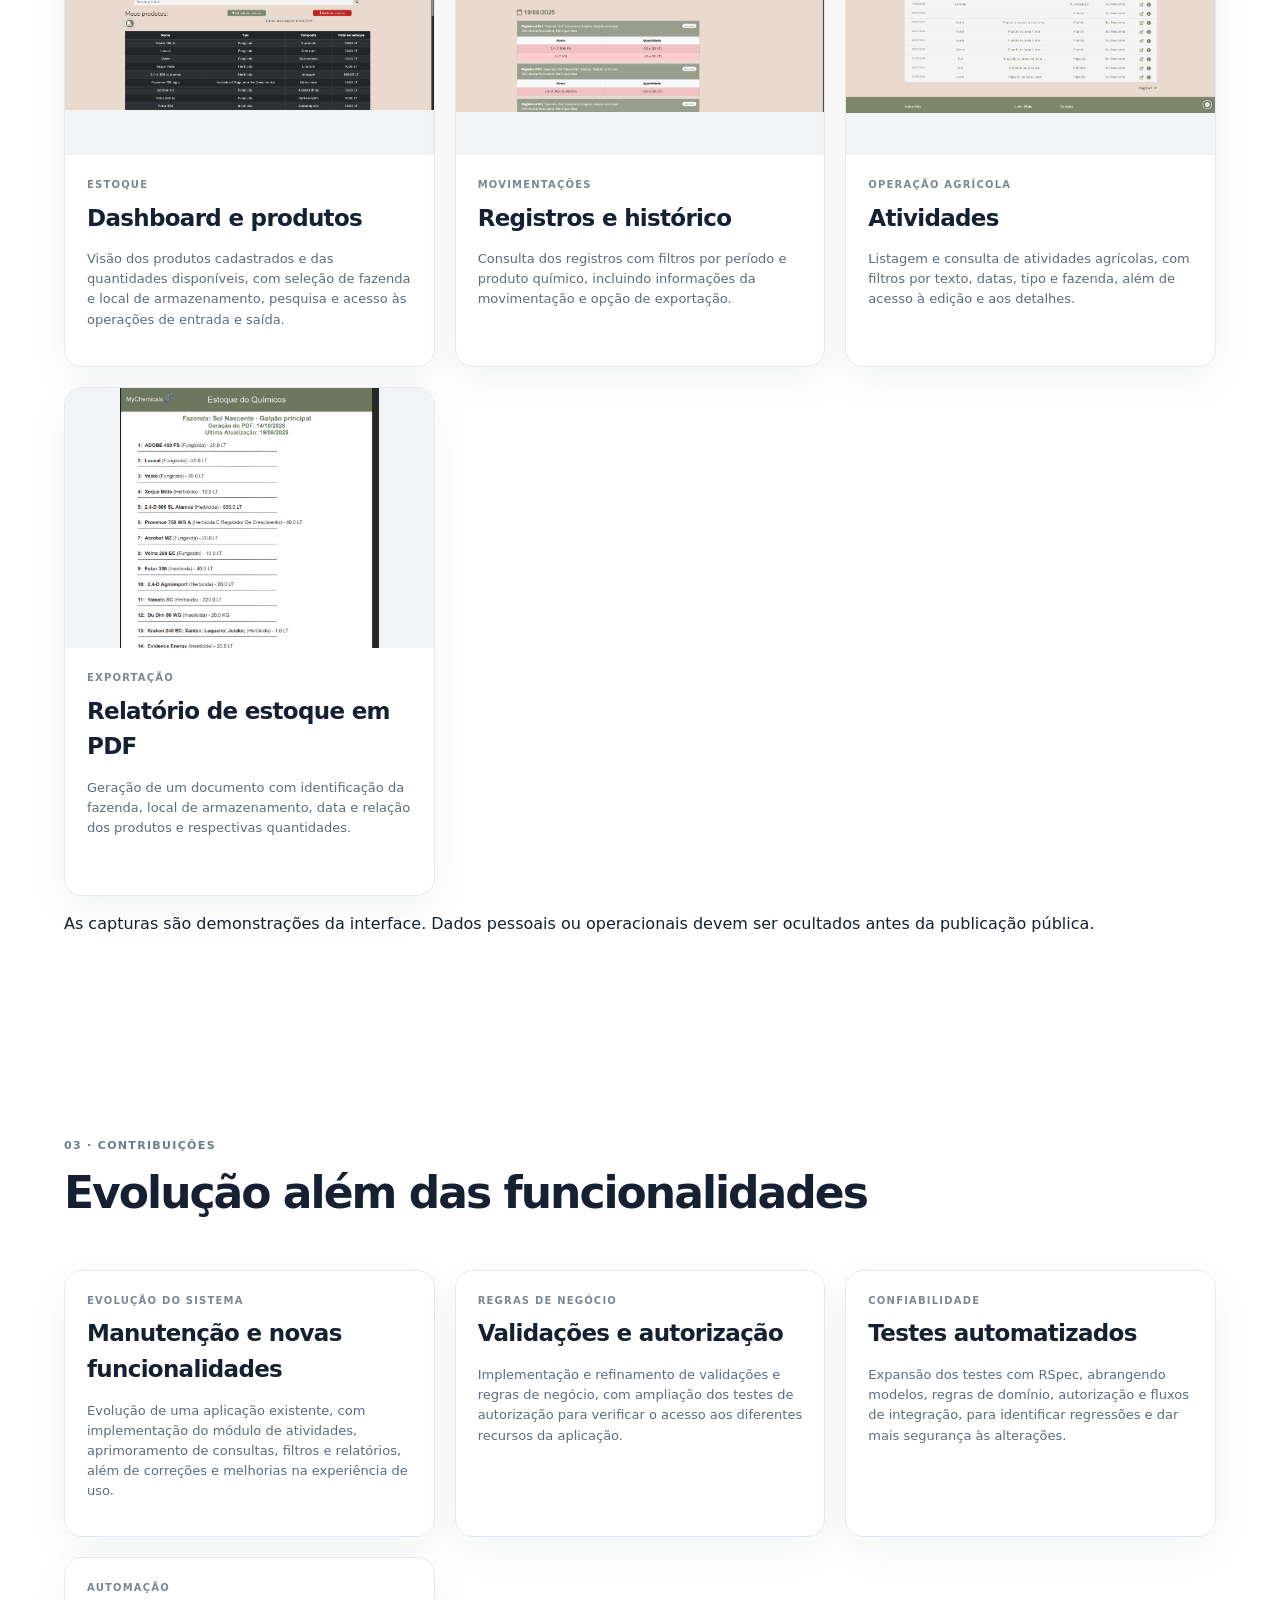
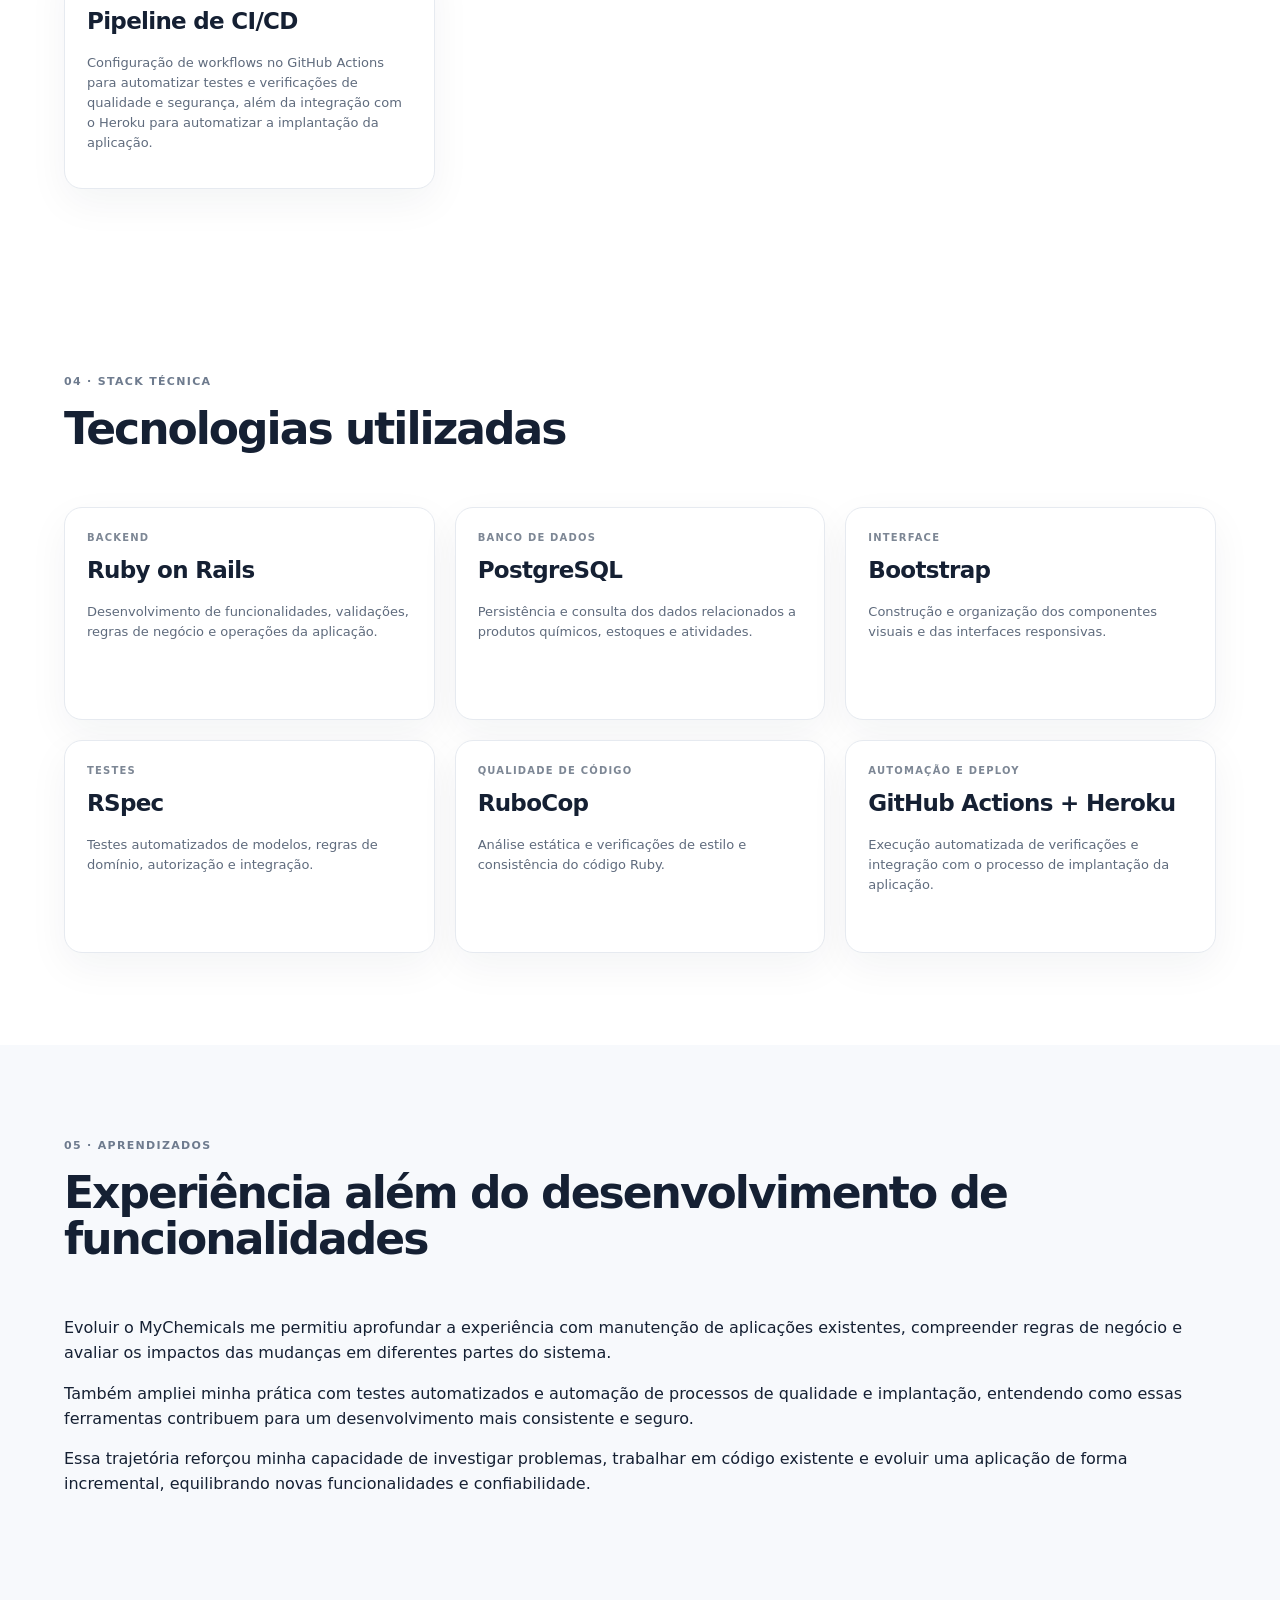
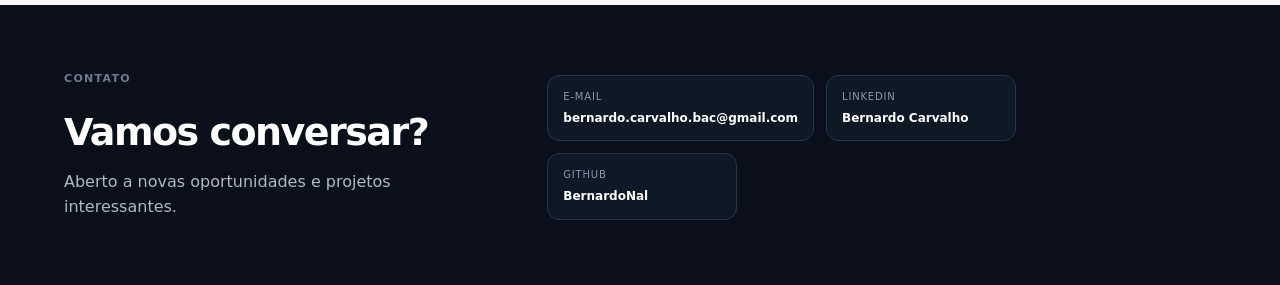
==== commit aad4653d: "feat: atualiza detalhes e identidade do portfolio" ====
--- a/projetos/mychemicals.html
+++ b/projetos/mychemicals.html
@@ -32,6 +32,7 @@
   <header class="site-header">
     <a class="brand" href="../index.html#top" aria-label="Início">BC</a>
     <nav class="nav" aria-label="Navegação principal">
+      <a href="../index.html#top">Início</a>
       <a href="#sobre">Sobre</a>
       <a href="#funcionalidades">Funcionalidades</a>
       <a href="#contribuicoes">Contribuições</a>
@@ -85,7 +86,7 @@
           aria-label="Abrir MyChemicals em produção"
         >
           <img
-            src="../images/mychemical-login.png"
+            src="../images/mychemical/mychemical-login.png"
             alt="Tela de login do MyChemicals"
           />
           <span class="preview-overlay">
@@ -132,9 +133,9 @@
 
       <div class="project-grid case-feature-grid">
         <article class="project-card case-feature-card">
-          <a class="case-screenshot-link" href="../images/mychemical - home.png" data-lightbox
+          <a class="case-screenshot-link" href="../images/mychemical/mychemical - home.png" data-lightbox
   aria-label="Ampliar captura da tela de estoque">
-            <img class="case-screenshot" src="../images/mychemical - home.png" alt="Painel de controle com seleção de fazenda e estoque e tabela de produtos químicos" loading="lazy" />
+            <img class="case-screenshot" src="../images/mychemical/mychemical - home.png" alt="Painel de controle com seleção de fazenda e estoque e tabela de produtos químicos" loading="lazy" />
           </a>
           <div class="project-body">
             <p class="project-kicker">ESTOQUE</p>
@@ -148,9 +149,9 @@
         </article>
 
         <article class="project-card case-feature-card">
-          <a class="case-screenshot-link" href="../images/mychemical - registros.png" data-lightbox
+          <a class="case-screenshot-link" href="../images/mychemical/mychemical - registros.png" data-lightbox
   aria-label="Ampliar captura dos registros">
-            <img class="case-screenshot" src="../images/mychemical - registros.png" alt="Tela de registros com filtros por data e produto químico e opção de gerar PDF" loading="lazy" />
+            <img class="case-screenshot" src="../images/mychemical/mychemical - registros.png" alt="Tela de registros com filtros por data e produto químico e opção de gerar PDF" loading="lazy" />
           </a>
           <div class="project-body">
             <p class="project-kicker">MOVIMENTAÇÕES</p>
@@ -163,9 +164,9 @@
         </article>
 
         <article class="project-card case-feature-card">
-          <a class="case-screenshot-link" href="../images/mychemical - atividades.png" data-lightbox
+          <a class="case-screenshot-link" href="../images/mychemical/mychemical - atividades.png" data-lightbox
   aria-label="Ampliar captura da tela de atividades">
-            <img class="case-screenshot" src="../images/mychemical - atividades.png" alt="Listagem de atividades agrícolas com filtros e informações de data, descrição, tipo e fazenda" loading="lazy" />
+            <img class="case-screenshot" src="../images/mychemical/mychemical - atividades.png" alt="Listagem de atividades agrícolas com filtros e informações de data, descrição, tipo e fazenda" loading="lazy" />
           </a>
           <div class="project-body">
             <p class="project-kicker">OPERAÇÃO AGRÍCOLA</p>
@@ -178,9 +179,9 @@
         </article>
 
         <article class="project-card case-feature-card">
-          <a class="case-screenshot-link" href="../images/mychemical - pdf.png" data-lightbox
+          <a class="case-screenshot-link" href="../images/mychemical/mychemical - pdf.png" data-lightbox
   aria-label="Ampliar captura do relatório PDF">
-            <img class="case-screenshot case-pdf-preview" src="../images/mychemical - pdf.png" alt="Relatório PDF de estoque de produtos químicos por fazenda e local de armazenamento" loading="lazy" />
+            <img class="case-screenshot case-pdf-preview" src="../images/mychemical/mychemical - pdf.png" alt="Relatório PDF de estoque de produtos químicos por fazenda e local de armazenamento" loading="lazy" />
           </a>
           <div class="project-body">
             <p class="project-kicker">EXPORTAÇÃO</p>
--- a/styles.css
+++ b/styles.css
@@ -214,6 +214,7 @@
 }
 
 .profile-placeholder {
+  position: relative;
   display: grid;
   width: 330px;
   height: 430px;
@@ -223,8 +224,49 @@
   background: linear-gradient(145deg, #182c41, #07101a);
   box-shadow: 0 30px 80px rgba(0, 0, 0, .35);
   color: #75a8ed;
-  font-size: 76px;
+}
+
+.triforce {
+  position: absolute;
+  top: 50%;
+  left: 50%;
+  width: 150px;
+  height: 132px;
+  transform: translate(-50%, -50%);
+}
+
+.triforce-piece {
+  position: absolute;
+  width: 74px;
+  height: 65px;
+  background: linear-gradient(145deg, #f4d589, #b87d2f);
+  clip-path: polygon(50% 0, 100% 100%, 0 100%);
+  filter: drop-shadow(0 8px 12px rgba(203, 151, 65, .2));
+}
+
+.triforce-top {
+  top: 0;
+  left: 38px;
+}
+
+.triforce-left {
+  bottom: 0;
+  left: 0;
+}
+
+.triforce-right {
+  right: 0;
+  bottom: 0;
+}
+
+.profile-initials {
+  position: relative;
+  z-index: 1;
+  color: #07101a;
+  font-size: 44px;
   font-weight: 900;
+  letter-spacing: -.08em;
+  text-shadow: 0 1px 0 rgba(255, 237, 173, .45);
 }
 
 .tech-card {
@@ -393,12 +435,12 @@
 }
 
 .image-mychemicals {
-  background-image: url("images/mychemical-login.png");
+  background-image: url("images/mychemical/mychemical-login.png");
   background-position: center 35%;
 }
 
 .image-money {
-  background-image: url("images/login- MC.png");
+  background-image: url("images/money%20control/login-%20MC.png");
 }
 
 .image-tcc {
